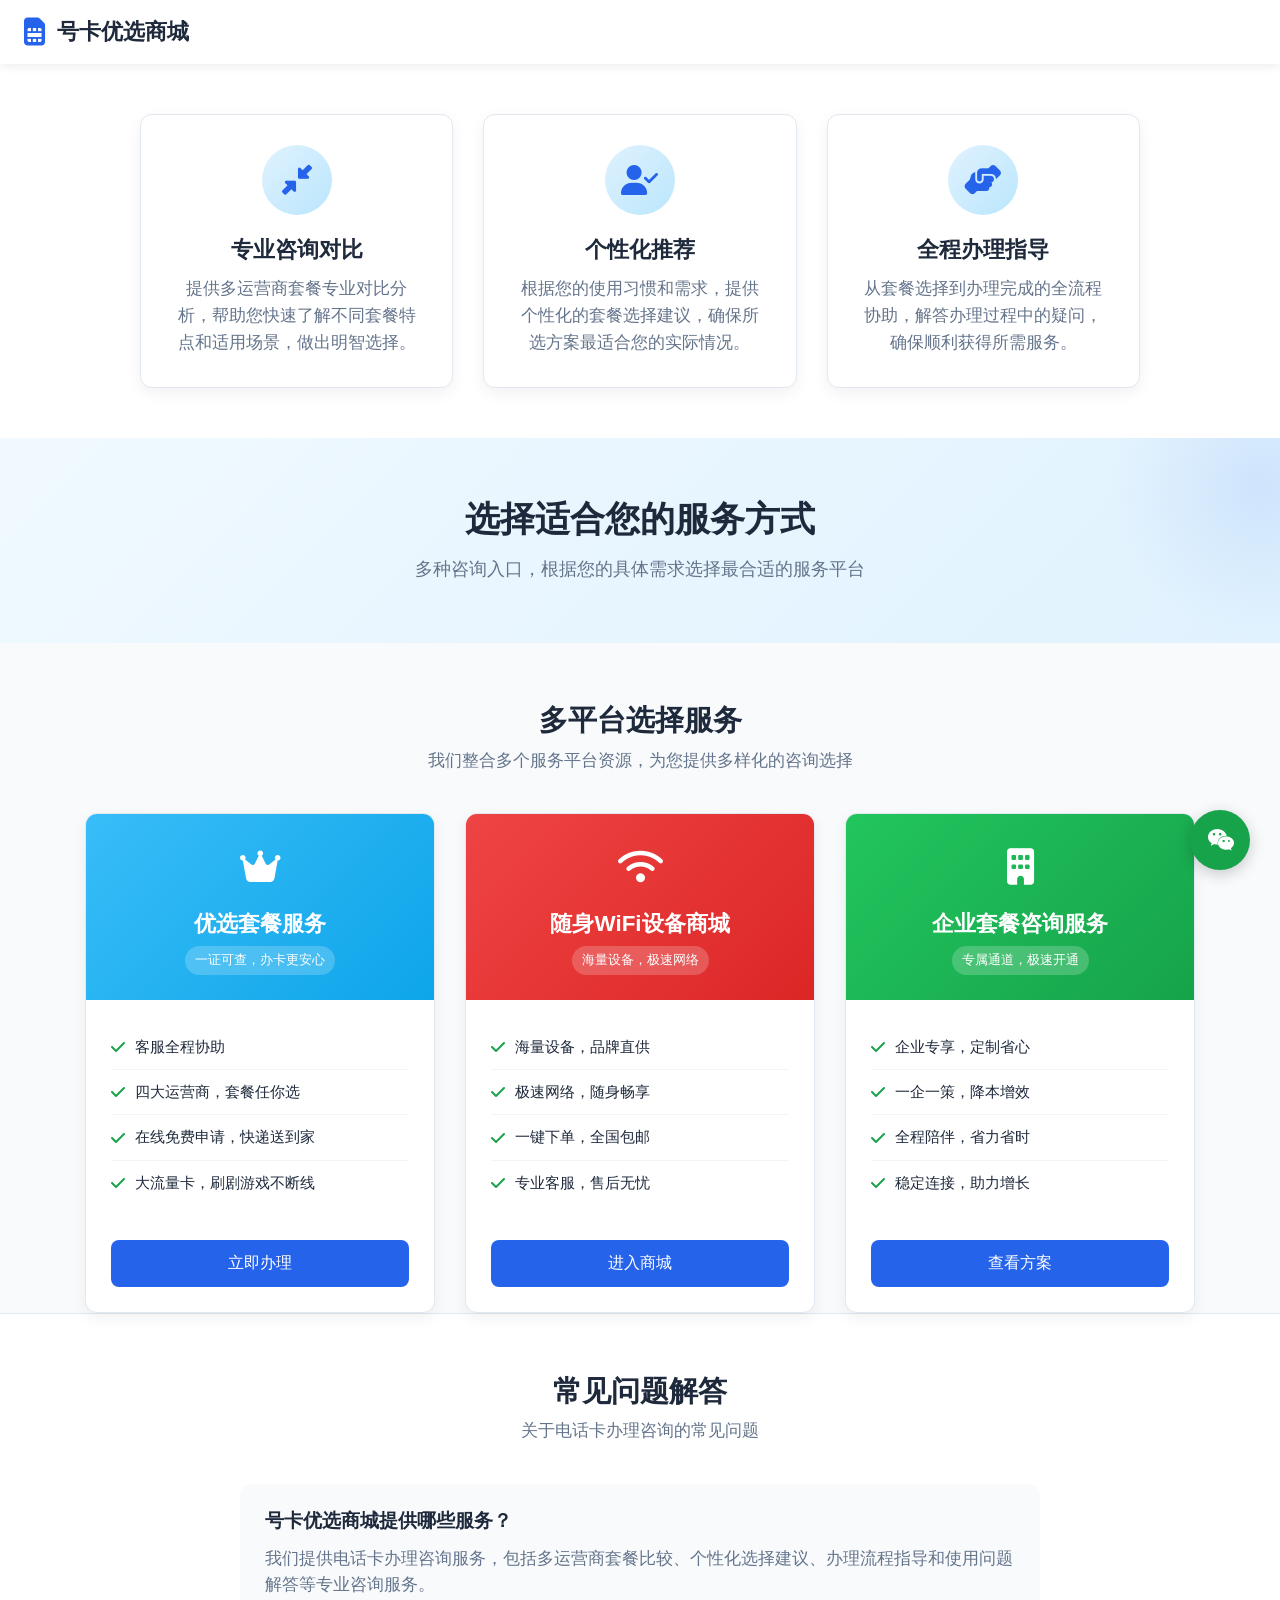
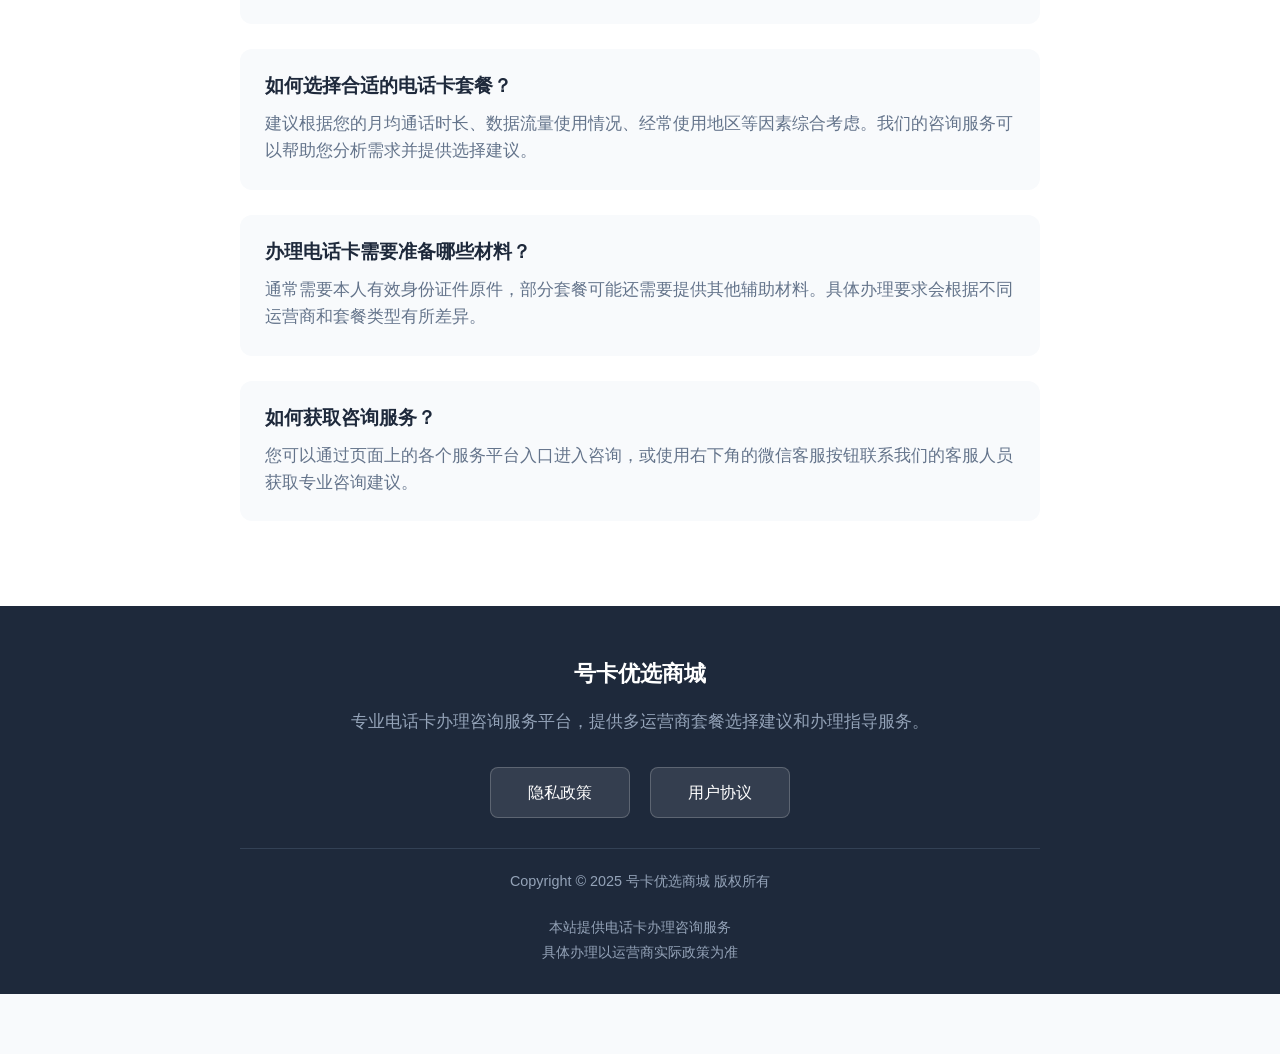
==== index.html @ 0a6df867 "第一次上传：桌面新建文件夹的全部内容" ====
<!DOCTYPE html>
<html lang="zh-CN">
<head>
    <meta charset="UTF-8">
    <meta name="viewport" content="width=device-width, initial-scale=1.0, maximum-scale=5.0, user-scalable=yes">
    <!-- SEO优化：合规Meta描述 -->
    <meta name="description" content="号卡优选商城 - 专业电话卡办理咨询服务平台，提供多运营商套餐选择建议、办理流程指导和个性化方案咨询，帮助用户选择合适的通信套餐。">
    <!-- SEO优化：合规关键词 -->
    <meta name="keywords" content="电话卡办理咨询,流量卡选择建议,手机套餐比较,运营商套餐分析,通信服务咨询,号卡优选商城">
    <!-- SEO优化：作者信息 -->
    <meta name="author" content="号卡优选商城">
    <!-- SEO优化：合规页面标题 -->
    <title>号卡优选商城 | 专业电话卡办理咨询服务 - 多运营商套餐选择建议平台</title>
    
    <!-- 性能优化：DNS预连接 -->
    <link rel="dns-prefetch" href="//cdnjs.cloudflare.com">
    <link rel="dns-prefetch" href="//hm.baidu.com">
    <!-- 性能优化：预加载关键资源 -->
    <link rel="preload" href="https://cdnjs.cloudflare.com/ajax/libs/font-awesome/6.4.0/css/all.min.css" as="style" crossorigin="anonymous">
    <link rel="preload" href="css/style.css" as="style">
    
    <!-- 外部CSS文件 -->
    <link rel="stylesheet" href="https://cdnjs.cloudflare.com/ajax/libs/font-awesome/6.4.0/css/all.min.css" 
          integrity="sha512-iecdLmaskl7CVkqkXNQ/ZH/XLlvWZOJyj7Yy7tcenmpD1ypASozpmT/E0iPtmFIB46ZmdtAc9eNBvH0H/ZpiBw==" 
          crossorigin="anonymous" referrerpolicy="no-referrer">
    <link rel="stylesheet" href="css/style.css">
    
    <!-- SEO优化：合规结构化数据 -->
    <script type="application/ld+json">
    {
        "@context": "https://schema.org",
        "@type": "Service",
        "name": "号卡优选商城",
        "description": "专业电话卡办理咨询服务，多运营商套餐比较和选择建议",
        "url": "https://haoka.quanxin365.top",
        "provider": {
            "@type": "Organization",
            "name": "号卡优选商城",
            "url": "https://haoka.quanxin365.top"
        },
        "areaServed": {
            "@type": "Country",
            "name": "中国"
        },
        "serviceType": "电信服务咨询",
        "availableChannel": {
            "@type": "ServiceChannel",
            "serviceUrl": "https://haoka.quanxin365.top"
        },
        "offers": {
            "@type": "Offer",
            "description": "电话卡办理咨询服务"
        }
    }
    </script>
    
    <!-- FAQ结构化数据 -->
    <script type="application/ld+json">
    {
        "@context": "https://schema.org",
        "@type": "FAQPage",
        "mainEntity": [
            {
                "@type": "Question",
                "name": "号卡优选商城提供哪些服务？",
                "acceptedAnswer": {
                    "@type": "Answer",
                    "text": "我们提供电话卡办理咨询服务，包括多运营商套餐比较、个性化选择建议、办理流程指导和使用问题解答等专业咨询服务。"
                }
            },
            {
                "@type": "Question",
                "name": "如何选择合适的电话卡套餐？",
                "acceptedAnswer": {
                    "@type": "Answer",
                    "text": "建议根据您的月均通话时长、数据流量使用情况、经常使用地区等因素综合考虑。我们的咨询服务可以帮助您分析需求并提供选择建议。"
                }
            },
            {
                "@type": "Question",
                "name": "办理电话卡需要准备哪些材料？",
                "acceptedAnswer": {
                    "@type": "Answer",
                    "text": "通常需要本人有效身份证件原件，部分套餐可能还需要提供其他辅助材料。具体办理要求会根据不同运营商和套餐类型有所差异。"
                }
            },
            {
                "@type": "Question",
                "name": "如何获取咨询服务？",
                "acceptedAnswer": {
                    "@type": "Answer",
                    "text": "您可以通过页面上的各个服务平台入口进入咨询，或使用右下角的微信客服按钮联系我们的客服人员获取专业咨询建议。"
                }
            }
        ]
    }
    </script>
</head>
<body>
    <!-- 结构化数据 -->
    <script type="application/ld+json">
    {
        "@context": "https://schema.org",
        "@type": "WebSite",
        "name": "号卡优选商城",
        "description": "专业电话卡办理咨询服务，多运营商套餐选择建议",
        "url": "https://haoka.quanxin365.top",
        "potentialAction": {
            "@type": "SearchAction",
            "target": "https://haoka.quanxin365.top/search?q={search_term_string}",
            "query-input": "required name=search_term_string"
        }
    }
    </script>

    <!-- 头部 -->
    <header role="banner">
        <div class="container">
            <div class="header-content">
                <div class="logo">
                    <i class="fas fa-sim-card" aria-hidden="true"></i>
                    <h1>号卡优选商城</h1>
                </div>
            </div>
        </div>
    </header>

    <!-- 核心价值卡片区域 -->
    <section class="value-cards" aria-labelledby="value-cards-heading">
        <div class="container">
            <h2 id="value-cards-heading" class="sr-only">我们的核心价值</h2>
            <div class="value-cards-grid">
                <div class="value-card">
                    <div class="value-icon" aria-hidden="true">
                        <i class="fas fa-compress-alt"></i>
                    </div>
                    <h3>专业咨询对比</h3>
                    <p>提供多运营商套餐专业对比分析，帮助您快速了解不同套餐特点和适用场景，做出明智选择。</p>
                </div>
                
                <div class="value-card">
                    <div class="value-icon" aria-hidden="true">
                        <i class="fas fa-user-check"></i>
                    </div>
                    <h3>个性化推荐</h3>
                    <p>根据您的使用习惯和需求，提供个性化的套餐选择建议，确保所选方案最适合您的实际情况。</p>
                </div>
                
                <div class="value-card">
                    <div class="value-icon" aria-hidden="true">
                        <i class="fas fa-hands-helping"></i>
                    </div>
                    <h3>全程办理指导</h3>
                    <p>从套餐选择到办理完成的全流程协助，解答办理过程中的疑问，确保顺利获得所需服务。</p>
                </div>
            </div>
        </div>
    </section>

    <!-- 英雄区域 -->
    <section class="hero" aria-labelledby="hero-heading">
        <div class="container">
            <h2 id="hero-heading" class="fade-in">选择适合您的服务方式</h2>
            <p class="fade-in">多种咨询入口，根据您的具体需求选择最合适的服务平台</p>
        </div>
    </section>

    <!-- 平台选择区域 -->
    <main class="platforms-section" aria-labelledby="platforms-heading">
        <div class="container">
            <div class="section-title">
                <h2 id="platforms-heading" class="fade-in">多平台选择服务</h2>
                <p class="fade-in">我们整合多个服务平台资源，为您提供多样化的咨询选择</p>
            </div>
            
            <div class="platforms-grid" id="platformsContainer" role="region" aria-label="服务平台列表">
                <!-- 内容由JavaScript动态加载 -->
            </div>
        </div>
    </section>

    <!-- FAQ常见问题 -->
    <section class="faq-section" aria-labelledby="faq-heading">
        <div class="container">
            <div class="section-title">
                <h2 id="faq-heading">常见问题解答</h2>
                <p>关于电话卡办理咨询的常见问题</p>
            </div>
            
            <div class="faq-container">
                <div class="faq-item">
                    <h3>号卡优选商城提供哪些服务？</h3>
                    <p>我们提供电话卡办理咨询服务，包括多运营商套餐比较、个性化选择建议、办理流程指导和使用问题解答等专业咨询服务。</p>
                </div>
                
                <div class="faq-item">
                    <h3>如何选择合适的电话卡套餐？</h3>
                    <p>建议根据您的月均通话时长、数据流量使用情况、经常使用地区等因素综合考虑。我们的咨询服务可以帮助您分析需求并提供选择建议。</p>
                </div>
                
                <div class="faq-item">
                    <h3>办理电话卡需要准备哪些材料？</h3>
                    <p>通常需要本人有效身份证件原件，部分套餐可能还需要提供其他辅助材料。具体办理要求会根据不同运营商和套餐类型有所差异。</p>
                </div>
                
                <div class="faq-item">
                    <h3>如何获取咨询服务？</h3>
                    <p>您可以通过页面上的各个服务平台入口进入咨询，或使用右下角的微信客服按钮联系我们的客服人员获取专业咨询建议。</p>
                </div>
            </div>
        </div>
    </section>

    <!-- 客服浮动按钮 -->
    <div class="wechat-float" role="complementary" aria-label="微信客服">
        <button class="wechat-btn" id="wechatFloat" aria-label="联系微信客服">
            <i class="fab fa-weixin" aria-hidden="true"></i>
            <span class="sr-only">微信客服</span>
        </button>
    </div>

    <!-- 页脚 -->
    <footer role="contentinfo">
        <div class="container">
            <div class="footer-content">
                <div class="footer-section">
                    <h3>号卡优选商城</h3>
                    <p>专业电话卡办理咨询服务平台，提供多运营商套餐选择建议和办理指导服务。</p>
                </div>
                
                <div class="policy-buttons">
                    <a href="#" class="policy-btn" id="privacyBtn" aria-label="查看隐私政策">隐私政策</a>
                    <a href="#" class="policy-btn" id="agreementBtn" aria-label="查看用户协议">用户协议</a>
                </div>
                
                <div class="copyright">
                    <p>Copyright &copy; 2025 号卡优选商城 版权所有</p>
                </div>
                
                <div class="disclaimer">
                    <p>本站提供电话卡办理咨询服务</p>
                    <p>具体办理以运营商实际政策为准</p>
                </div>
            </div>
        </div>
    </footer>

    <!-- 微信客服模态框 -->
    <div class="modal" id="wechatModal" aria-hidden="true" aria-labelledby="wechatModalTitle" aria-modal="false" role="dialog">
        <div class="modal-content">
            <h3 id="wechatModalTitle">联系客服</h3>
            
            <!-- 微信号展示 -->
            <div class="wechat-id-display">
                <span class="wechat-id-label">微信号：</span>
                <div class="wechat-id" id="displayWechatId">1002473305</div>
                <div class="copy-status" id="copyStatus"></div>
            </div>
            
            <!-- 二维码区域 -->
            <div class="qrcode-section">
                <div class="qrcode-container">
                    <img src="images/wechat-qrcode.jpg" 
                         alt="客服微信二维码" 
                         class="qrcode-image"
                         id="wechatQrcode"
                         onerror="this.onerror=null; this.src=''; this.style.display='none'; document.getElementById('qrcodeFallback').style.display='block';">
                    <div class="qrcode-fallback" id="qrcodeFallback" style="display: none;">
                        <p>二维码加载失败，请手动复制微信号添加</p>
                    </div>
                </div>
                <p class="qrcode-tip">📱 长按保存二维码或扫码添加</p>
            </div>
            
            <!-- 核心操作按钮 -->
            <div class="action-buttons">
                <button class="modal-btn modal-btn-primary" id="copyWechatBtn" aria-label="复制微信号">
                    <i class="fas fa-copy"></i> 复制微信号
                </button>
                <button class="modal-btn modal-btn-success" id="openWechatBtn" aria-label="打开微信">
                    <i class="fab fa-weixin"></i> 打开微信
                </button>
                <button class="modal-btn modal-btn-secondary" id="closeWechatModal" aria-label="关闭对话框">
                    <i class="fas fa-times"></i> 关闭
                </button>
            </div>
            
            <!-- 智能指引区域 -->
            <div class="smart-guidance">
                <div class="guidance-header">
                    <h4><i class="fas fa-lightbulb"></i> 智能添加指引</h4>
                    <button class="toggle-guidance" id="toggleGuidance" aria-label="切换指引显示">
                        <i class="fas fa-chevron-down"></i>
                    </button>
                </div>
                
                <div class="guidance-content" id="guidanceContent">
                    <!-- 环境智能提示 -->
                    <div class="environment-hint" id="environmentHint"></div>
                    
                    <!-- 核心步骤 -->
                    <div class="core-steps">
                        <h5>✅ 三步完成添加：</h5>
                        <ol class="steps-list">
                            <li>点击上方 <strong>"复制微信号"</strong></li>
                            <li>点击上方 <strong>"打开微信"</strong></li>
                            <li>在微信中 <strong>"搜索添加"</strong></li>
                        </ol>
                    </div>
                    
                    <!-- 详细指引 -->
                    <div class="detailed-guidance">
                        <div class="guidance-tab" id="guidanceTab">
                            <button class="tab-btn active" data-tab="common">通用步骤</button>
                            <button class="tab-btn" data-tab="wechat">微信内用户</button>
                            <button class="tab-btn" data-tab="ios">iPhone用户</button>
                            <button class="tab-btn" data-tab="android">安卓用户</button>
                        </div>
                        
                        <div class="tab-content active" id="commonTab">
                            <p>1. 点击"复制微信号"按钮</p>
                            <p>2. 点击"打开微信"按钮（将尝试唤醒微信）</p>
                            <p>3. 在微信中点击右上角"+" → "添加朋友"</p>
                            <p>4. 粘贴微信号搜索并添加</p>
                        </div>
                        
                        <div class="tab-content" id="wechatTab">
                            <p>✅ 您已在微信内，操作最简便：</p>
                            <p>1. 长按上方二维码识别添加</p>
                            <p>2. 或复制微信号直接搜索添加</p>
                        </div>
                        
                        <div class="tab-content" id="iosTab">
                            <p>📱 iPhone用户：</p>
                            <p>1. 复制微信号后点击"打开微信"</p>
                            <p>2. 系统会自动跳转到微信应用</p>
                            <p>3. 在微信中搜索添加即可</p>
                        </div>
                        
                        <div class="tab-content" id="androidTab">
                            <p>📱 安卓用户：</p>
                            <p>1. 复制微信号后点击"打开微信"</p>
                            <p>2. 等待1-2秒检测是否跳转成功</p>
                            <p>3. 如未自动跳转，请手动打开微信</p>
                        </div>
                    </div>
                </div>
            </div>
            
            <!-- 提示信息 -->
            <div class="tips-section">
                <div class="tip-item">
                    <i class="fas fa-clock"></i>
                    <span>客服在线：9:00-21:00</span>
                </div>
                <div class="tip-item">
                    <i class="fas fa-user-check"></i>
                    <span>添加请备注"号卡咨询"</span>
                </div>
            </div>
        </div>
    </div>

    <!-- 隐私政策模态框 -->
    <div class="modal" id="privacyModal" aria-hidden="true" aria-labelledby="privacyModalTitle" aria-modal="false" role="dialog">
        <div class="modal-content">
            <h3 id="privacyModalTitle">隐私政策</h3>
            
            <h4>1. 信息收集范围</h4>
            <p>当您使用我们的咨询服务时，我们可能会收集以下信息：</p>
            <ul>
                <li>您需主动提供办理需求（如套餐需求等）</li>
                <li>咨询过程中提供的套餐偏好信息（包括月租、归属地等）</li>
            </ul>
            
            <h4>2. 信息使用方式</h4>
            <p>我们仅将收集的信息用于以下目的：</p>
            <ul>
                <li>为您提供电话卡办理咨询服务</li>
                <li>优化网站功能和用户自身体验</li>
            </ul>
            
            <h4>3. 信息保护</h4>
            <p>我们采取合理的技术和管理措施保护您的个人信息安全，防止未经授权的访问、使用或泄露。</p>
            
            <h4>4. 用户权利</h4>
            <p>您有权随时要求查看、修改或删除我们持有的您的个人信息。如需行使这些权利，请通过客服微信联系我们。</p>
            
            <h4>5. 政策更新</h4>
            <p>我们可能会不时更新本隐私政策。更新后的政策将在本页面公布，请定期查看。</p>
            
            <div class="modal-buttons">
                <button class="modal-btn modal-btn-primary" id="closePrivacyModal" aria-label="同意并关闭隐私政策">我同意</button>
            </div>
        </div>
    </div>

    <!-- 用户协议模态框 -->
    <div class="modal" id="agreementModal" aria-hidden="true" aria-labelledby="agreementModalTitle" aria-modal="false" role="dialog">
        <div class="modal-content">
            <h3 id="agreementModalTitle">用户协议</h3>
            
            <h4>1. 服务说明</h4>
            <p>号卡优选商城是一家专业的电话卡办理咨询服务平台。我们提供多运营商套餐比较、选择建议和办理指导等咨询服务，不直接销售电话卡产品。</p>
            
            <h4>2. 服务内容</h4>
            <p>我们的服务包括：</p>
            <ul>
                <li>个性化套餐选择建议</li>
                <li>办理流程指导和协助</li>
                <li>使用过程中的问题解答</li>
                <li>多运营商套餐信息咨询和对比</li>
            </ul>
            
            <h4>3. 用户义务</h4>
            <p>在使用我们的服务时，您同意：</p>
            <ul>
                <li>提供真实、准确的咨询信息</li>
                <li>遵守相关法律法规和平台使用规范</li>
                <li>不利用我们的服务从事任何违法活动</li>
            </ul>
            
            <h4>4. 免责声明</h4>
            <p>我们提供的是咨询服务，具体办理结果受运营商政策、地区限制等因素影响。我们不对运营商的最终审批结果承担保证责任。</p>
            
            <h4>5. 服务变更</h4>
            <p>我们保留随时修改、暂停或终止部分或全部服务的权利，恕不另行通知。</p>
            
            <div class="modal-buttons">
                <button class="modal-btn modal-btn-primary" id="closeAgreementModal" aria-label="同意并关闭用户协议">我同意</button>
            </div>
        </div>
    </div>

    <!-- 外部JavaScript文件 -->
    <script src="js/main.js" defer></script>
    
    <!-- 百度统计代码 -->
    <script>
        var _hmt = _hmt || [];
        (function() {
            var hm = document.createElement("script");
            hm.src = "https://hm.baidu.com/hm.js?afa89d5bacf2e6dea9cc04e75dc93ec2";
            var s = document.getElementsByTagName("script")[0]; 
            s.parentNode.insertBefore(hm, s);
        })();
    </script>
    
    <!-- 加载状态提示（无JavaScript时显示） -->
    <noscript>
        <style>
            .platforms-grid::before {
                content: "请启用JavaScript以正常显示服务列表";
                display: block;
                text-align: center;
                padding: 40px;
                background: #f8f9fa;
                border-radius: 8px;
                color: #666;
                margin: 20px 0;
            }
            
            .wechat-float {
                display: none;
            }
        </style>
    </noscript>
</body>
</html>
---- css/style.css ----
/* ==================== 全局样式 ==================== */
* {
    margin: 0;
    padding: 0;
    box-sizing: border-box;
    font-family: 'Segoe UI', 'Microsoft YaHei', sans-serif;
}

:root {
    --primary: #2563eb;
    --primary-dark: #1d4ed8;
    --secondary: #475569;
    --accent: #dc2626;
    --light: #f8fafc;
    --dark: #1e293b;
    --gray: #64748b;
    --success: #16a34a;
    --success-dark: #15803d;
    --border: #e2e8f0;
    --tech-blue: #0ea5e9;
    --tech-purple: #8b5cf6;
    --radius: 12px;
    --shadow: 0 5px 15px rgba(0, 0, 0, 0.06);
    --shadow-hover: 0 15px 30px rgba(0, 0, 0, 0.1);
    --warning: #f59e0b;
    /* 卡片颜色变量 - 按照顺序1,2,3 */
    --type1-blue: #38bdf8;      /* 天空蓝 - type-1 */
    --type1-blue-dark: #0ea5e9;
    --type2-red: #ef4444;       /* 红色 - type-2 (WiFi设备) */
    --type2-red-dark: #dc2626;
    --type3-green: #22c55e;     /* 绿色 - type-3 (企业服务) */
    --type3-green-dark: #16a34a;
}

html {
    font-size: 16px;
    scroll-behavior: smooth;
}

body {
    background-color: #f8fafc;
    color: var(--dark);
    line-height: 1.6;
    overflow-x: hidden;
    min-height: 100vh;
    display: flex;
    flex-direction: column;
}

.container {
    width: 100%;
    max-width: 1400px;
    margin: 0 auto;
    padding: 0 clamp(16px, 3vw, 24px);
}

/* ==================== 骨架屏样式 ==================== */
.skeleton {
    background: linear-gradient(90deg, #f0f0f0 25%, #e0e0e0 50%, #f0f0f0 75%);
    background-size: 200% 100%;
    animation: loading 1.5s ease-in-out infinite;
    border-radius: 8px;
}

@keyframes loading {
    0% { background-position: 200% 0; }
    100% { background-position: -200% 0; }
}

.skeleton-header {
    height: 120px;
    margin-bottom: 15px;
}

.skeleton-text {
    height: 16px;
    margin-bottom: 10px;
}

.skeleton-text.short {
    width: 60%;
}

.skeleton-button {
    height: 44px;
    margin-top: 10px;
}

/* ==================== 头部样式 ==================== */
header {
    background: white;
    padding: clamp(12px, 2vw, 18px) 0;
    box-shadow: 0 2px 10px rgba(0, 0, 0, 0.08);
    position: sticky;
    top: 0;
    z-index: 100;
    width: 100%;
}

.header-content {
    display: flex;
    justify-content: space-between;
    align-items: center;
    flex-wrap: wrap;
    gap: 16px;
}

.logo {
    display: flex;
    align-items: center;
    gap: 12px;
    flex-shrink: 0;
}

.logo i {
    font-size: clamp(24px, 2.5vw, 28px);
    color: var(--primary);
}

.logo h1 {
    font-size: clamp(18px, 2vw, 22px);
    font-weight: 600;
    color: var(--dark);
    line-height: 1.2;
}

.header-right {
    display: flex;
    align-items: center;
    flex-shrink: 0;
}

/* ==================== 核心价值卡片区域 ==================== */
.value-cards {
    padding: clamp(30px, 6vw, 50px) 0;
    background: white;
}

.value-cards-grid {
    display: grid;
    grid-template-columns: repeat(auto-fit, minmax(min(100%, 300px), 1fr));
    gap: clamp(20px, 3vw, 30px);
    max-width: 1000px;
    margin: 0 auto;
}

.value-card {
    background: white;
    border-radius: var(--radius);
    padding: clamp(24px, 3vw, 30px);
    text-align: center;
    border: 1px solid var(--border);
    transition: all 0.3s ease;
    box-shadow: var(--shadow);
    display: flex;
    flex-direction: column;
    align-items: center;
}

.value-card:hover {
    transform: translateY(-5px);
    box-shadow: var(--shadow-hover);
}

.value-card:active {
    transform: translateY(-2px);
}

.value-icon {
    width: 70px;
    height: 70px;
    background: linear-gradient(135deg, #e0f2fe, #bae6fd);
    border-radius: 50%;
    display: flex;
    align-items: center;
    justify-content: center;
    margin-bottom: 20px;
}

.value-icon i {
    font-size: 30px;
    color: var(--primary);
}

.value-card h3 {
    font-size: clamp(1.2rem, 1.8vw, 1.4rem);
    color: var(--dark);
    margin-bottom: 12px;
    font-weight: 600;
    line-height: 1.3;
}

.value-card p {
    color: var(--gray);
    font-size: clamp(0.95rem, 1.5vw, 1.05rem);
    line-height: 1.6;
}

/* ==================== 英雄区域 ==================== */
.hero {
    padding: clamp(40px, 8vw, 60px) 0;
    text-align: center;
    background: linear-gradient(135deg, #f0f9ff, #e0f2fe);
    position: relative;
    overflow: hidden;
}

.hero::before {
    content: '';
    position: absolute;
    top: -50%;
    right: -10%;
    width: min(300px, 40vw);
    height: min(300px, 40vw);
    background: radial-gradient(circle, rgba(37, 99, 235, 0.1) 0%, rgba(37, 99, 235, 0) 70%);
    border-radius: 50%;
}

.hero h2 {
    font-size: clamp(1.8rem, 4vw, 2.2rem);
    margin-bottom: clamp(12px, 2vw, 15px);
    color: var(--dark);
    font-weight: 700;
    line-height: 1.2;
}

.hero p {
    font-size: clamp(1rem, 2vw, 1.1rem);
    color: var(--gray);
    max-width: min(700px, 90vw);
    margin: 0 auto;
    line-height: 1.6;
}

/* ==================== 平台选择区域 ==================== */
.platforms-section {
    padding: clamp(40px, 8vw, 60px) 0;
    position: relative;
}

.section-title {
    text-align: center;
    margin-bottom: clamp(30px, 6vw, 40px);
}

.section-title h2 {
    font-size: clamp(1.6rem, 3vw, 1.8rem);
    color: var(--dark);
    margin-bottom: clamp(8px, 1.5vw, 10px);
    font-weight: 700;
    line-height: 1.2;
}

.section-title p {
    color: var(--gray);
    font-size: clamp(1rem, 1.8vw, 1.05rem);
    max-width: min(700px, 90vw);
    margin: 0 auto;
    line-height: 1.5;
}

/* 关键修改：自适应居中的平台网格布局 */
.platforms-grid {
    display: grid;
    justify-content: center;  /* 网格整体水平居中 */
    justify-items: center;    /* 每个卡片内容居中 */
    gap: clamp(20px, 3vw, 30px);
    min-height: 500px;
    position: relative;
}

/* 桌面端：3个卡片并排居中 */
@media (min-width: 1024px) {
    .platforms-grid {
        grid-template-columns: repeat(3, minmax(320px, 350px)); /* 固定宽度3列 */
        max-width: 1200px;
        margin: 0 auto;
    }
}

/* 平板端（大平板）：3个卡片并排，但稍微小一点 */
@media (min-width: 768px) and (max-width: 1023px) {
    .platforms-grid {
        grid-template-columns: repeat(3, minmax(280px, 320px));
        max-width: 1100px;
        margin: 0 auto;
    }
}

/* 平板端（小平板）：2个卡片并排居中 */
@media (min-width: 640px) and (max-width: 767px) {
    .platforms-grid {
        grid-template-columns: repeat(2, minmax(280px, 320px));
        max-width: 700px;
        margin: 0 auto;
    }
}

/* 手机端：1个卡片居中 */
@media (max-width: 639px) {
    .platforms-grid {
        grid-template-columns: 1fr;
        max-width: 350px;
        margin: 0 auto;
    }
}

.platform-card {
    background: white;
    border-radius: var(--radius);
    overflow: hidden;
    box-shadow: var(--shadow);
    transition: all 0.3s ease;
    border: 1px solid var(--border);
    display: flex;
    flex-direction: column;
    height: 100%;
    width: 100%;
    max-width: 350px; /* 限制卡片最大宽度 */
    opacity: 0;
    transform: translateY(20px);
}

.platform-card.loaded {
    opacity: 1;
    transform: translateY(0);
    transition: transform 0.3s ease, box-shadow 0.3s ease, opacity 0.3s ease;
}

.platform-card:hover {
    transform: translateY(-8px) scale(1.02);
    box-shadow: var(--shadow-hover);
}

.platform-card:active {
    transform: translateY(-4px) scale(1.01);
}

.platform-header {
    padding: clamp(20px, 3vw, 25px);
    color: white;
    text-align: center;
}

/* ==================== 关键修复：卡片颜色对应type-1,2,3 ==================== */

/* type-1: 天空蓝 - 优选套餐服务 */
.platform-header.type-1 {
    background: linear-gradient(135deg, var(--type1-blue), var(--type1-blue-dark));
}

/* type-2: 红色 - 随身WiFi设备商城 */
.platform-header.type-2 {
    background: linear-gradient(135deg, var(--type2-red), var(--type2-red-dark));
}

/* type-3: 绿色 - 企业套餐咨询服务 */
.platform-header.type-3 {
    background: linear-gradient(135deg, var(--type3-green), var(--type3-green-dark));
}

/* 删除所有其他type样式 - 只保留上面三个 */

.platform-icon {
    font-size: clamp(32px, 4vw, 36px);
    margin-bottom: clamp(12px, 2vw, 15px);
}

.platform-header h3 {
    font-size: clamp(1.3rem, 2vw, 1.4rem);
    font-weight: 600;
    line-height: 1.2;
    margin-bottom: 4px;
}

.platform-tag {
    display: inline-block;
    background: rgba(255, 255, 255, 0.2);
    padding: 4px 10px;
    border-radius: 20px;
    font-size: 0.8rem;
    margin-top: 4px;
}

.platform-body {
    padding: clamp(20px, 3vw, 25px);
    flex-grow: 1;
    display: flex;
    flex-direction: column;
}

.platform-features {
    list-style: none;
    margin-bottom: clamp(20px, 3vw, 25px);
    flex-grow: 1;
}

.platform-features li {
    padding: clamp(8px, 1.5vw, 10px) 0;
    display: flex;
    align-items: center;
    border-bottom: 1px solid #f1f5f9;
    font-size: clamp(0.9rem, 1.5vw, 0.95rem);
}

.platform-features li:last-child {
    border-bottom: none;
}

.platform-features i {
    color: var(--success);
    margin-right: 10px;
    font-size: clamp(14px, 1.5vw, 16px);
    flex-shrink: 0;
}

.platform-button {
    display: block;
    text-align: center;
    background: var(--primary);
    color: white;
    padding: clamp(10px, 2vw, 12px);
    border-radius: 8px;
    text-decoration: none;
    font-weight: 500;
    transition: all 0.3s ease;
    border: none;
    cursor: pointer;
    font-size: clamp(0.95rem, 1.5vw, 1rem);
    min-height: 44px;
    height: auto;
    display: inline-flex;
    align-items: center;
    justify-content: center;
    position: relative;
    overflow: hidden;
    text-align: center;
    line-height: 1.4;
    padding: 12px 24px;
}

.platform-button:hover {
    background: var(--primary-dark);
}

.platform-button:active {
    transform: translateY(1px);
}

.platform-button:focus-visible {
    outline: 2px solid var(--primary);
    outline-offset: 2px;
}

/* ==================== FAQ区域 ==================== */
.faq-section {
    background: white;
    padding: clamp(40px, 8vw, 60px) 0;
    border-top: 1px solid var(--border);
}

.faq-container {
    max-width: min(800px, 90vw);
    margin: 0 auto;
}

.faq-item {
    margin-bottom: clamp(20px, 3vw, 25px);
    background: var(--light);
    border-radius: var(--radius);
    padding: clamp(20px, 3vw, 25px);
    transition: all 0.3s ease;
}

.faq-item:hover {
    box-shadow: var(--shadow);
}

.faq-item h3 {
    font-size: clamp(1.1rem, 1.8vw, 1.2rem);
    color: var(--dark);
    margin-bottom: clamp(10px, 2vw, 12px);
    font-weight: 600;
    line-height: 1.3;
}

.faq-item p {
    color: var(--gray);
    line-height: 1.6;
    font-size: clamp(0.95rem, 1.5vw, 1.05rem);
}

/* ==================== 客服浮动按钮 ==================== */
.wechat-float {
    position: fixed;
    bottom: clamp(20px, 4vw, 30px);
    right: clamp(20px, 4vw, 30px);
    z-index: 1000;
}

.wechat-btn {
    width: clamp(56px, 6vw, 60px);
    height: clamp(56px, 6vw, 60px);
    background: var(--success);
    color: white;
    border-radius: 50%;
    display: flex;
    align-items: center;
    justify-content: center;
    font-size: clamp(22px, 2.5vw, 24px);
    box-shadow: 0 4px 15px rgba(0, 0, 0, 0.2);
    cursor: pointer;
    transition: all 0.3s ease;
    border: none;
    min-height: 44px;
    position: relative;
    overflow: hidden;
    min-width: 56px;
    min-height: 56px;
    touch-action: manipulation;
}

.wechat-btn:hover {
    transform: scale(1.1);
    background: var(--success-dark);
}

.wechat-btn:active {
    transform: scale(0.95);
}

/* ==================== 页脚 ==================== */
footer {
    background: var(--dark);
    color: white;
    padding: clamp(40px, 6vw, 50px) 0 clamp(20px, 4vw, 30px);
    text-align: center;
    margin-top: auto;
    width: 100%;
}

.footer-content {
    max-width: 800px;
    margin: 0 auto;
}

.footer-section {
    margin-bottom: clamp(20px, 4vw, 30px);
}

.footer-section h3 {
    font-size: clamp(1.2rem, 2vw, 1.4rem);
    margin-bottom: clamp(12px, 2vw, 16px);
    font-weight: 600;
    color: white;
}

.footer-section p {
    color: #94a3b8;
    line-height: 1.7;
    font-size: clamp(0.95rem, 1.5vw, 1.05rem);
    margin-bottom: clamp(12px, 2vw, 16px);
}

.policy-buttons {
    display: flex;
    justify-content: center;
    gap: 20px;
    margin: 25px 0;
    flex-wrap: wrap;
}

.policy-btn {
    background: rgba(255, 255, 255, 0.1);
    color: white;
    border: 1px solid rgba(255, 255, 255, 0.2);
    padding: 12px 24px;
    border-radius: 8px;
    text-decoration: none;
    font-weight: 500;
    transition: all 0.3s ease;
    min-width: 140px;
    text-align: center;
    display: inline-block;
}

.policy-btn:hover {
    background: rgba(255, 255, 255, 0.2);
    transform: translateY(-2px);
}

.policy-btn:active {
    transform: translateY(0);
}

.copyright {
    font-size: clamp(0.85rem, 1.5vw, 0.9rem);
    color: #94a3b8;
    padding-top: clamp(15px, 3vw, 20px);
    margin-top: clamp(20px, 4vw, 30px);
    line-height: 1.8;
    border-top: 1px solid #334155;
}

.copyright p {
    margin-bottom: 12px;
}

.copyright p:last-child {
    margin-bottom: 0;
}

.disclaimer {
    color: #94a3b8;
    font-size: clamp(0.85rem, 1.5vw, 0.9rem);
    line-height: 1.7;
    max-width: 600px;
    margin: 20px auto 0;
}

/* ==================== 响应式设计 ==================== */

/* 超大屏幕 (1440px+) */
@media (min-width: 1440px) {
    .container {
        max-width: 1400px;
    }
    
    .hero h2 {
        font-size: 2.5rem;
    }
}

/* 大屏幕 (1200px-1439px) */
@media (min-width: 1200px) and (max-width: 1439px) {
    .platforms-grid {
        grid-template-columns: repeat(3, minmax(320px, 350px));
    }
}

/* 中等屏幕 (1024px-1199px) */
@media (min-width: 1024px) and (max-width: 1199px) {
    .platforms-grid {
        grid-template-columns: repeat(3, minmax(300px, 330px));
        gap: 25px;
    }
    
    .container {
        padding: 0 20px;
    }
}

/* 平板竖屏 (768px-1023px) */
@media (min-width: 768px) and (max-width: 1023px) {
    .platforms-grid {
        grid-template-columns: repeat(3, minmax(280px, 320px));
        gap: 20px;
    }
    
    .header-content {
        flex-direction: row;
        justify-content: space-between;
    }
}

/* 大手机 (640px-767px) */
@media (min-width: 640px) and (max-width: 767px) {
    .platforms-grid {
        grid-template-columns: repeat(2, minmax(280px, 320px));
        gap: 20px;
    }
    
    .header-content {
        flex-direction: column;
        text-align: center;
    }
    
    .header-right {
        width: 100%;
        justify-content: center;
        margin-top: 10px;
    }
    
    .policy-buttons {
        gap: 15px;
    }
}

/* 小手机 (480px-639px) */
@media (min-width: 480px) and (max-width: 639px) {
    .platforms-grid {
        grid-template-columns: 1fr;
        max-width: 350px;
    }
    
    .hero h2 {
        font-size: 1.6rem;
    }
    
    .hero p {
        font-size: 1.05rem;
    }
    
    .section-title h2 {
        font-size: 1.5rem;
    }
}

/* 超小手机 (< 480px) */
@media (max-width: 479px) {
    .container {
        padding: 0 16px;
    }
    
    .platforms-grid {
        grid-template-columns: 1fr;
        gap: 16px;
        max-width: 320px;
    }
    
    .hero h2 {
        font-size: 1.5rem;
        line-height: 1.3;
    }
    
    .hero p {
        font-size: 1rem;
        line-height: 1.5;
    }
    
    .section-title h2 {
        font-size: 1.4rem;
    }
    
    .platform-header {
        padding: 18px 16px;
    }
    
    .platform-body {
        padding: 18px 16px;
    }
    
    .wechat-float {
        bottom: 16px;
        right: 16px;
    }
    
    .policy-buttons {
        flex-direction: column;
        align-items: center;
        gap: 10px;
    }
    
    .policy-btn {
        width: 100%;
        max-width: 280px;
    }
}

/* 超小屏幕 (< 375px) */
@media (max-width: 374px) {
    .hero h2 {
        font-size: 1.4rem;
    }
    
    .logo h1 {
        font-size: 1.1rem;
    }
    
    .platform-header h3 {
        font-size: 1.2rem;
    }
    
    .platform-features li {
        font-size: 0.9rem;
    }
    
    .value-card h3 {
        font-size: 1.2rem;
    }
    
    .value-card p {
        font-size: 0.9rem;
    }
}

/* ==================== 模态框样式 ==================== */
.modal {
    display: none;
    position: fixed;
    top: 0;
    left: 0;
    width: 100%;
    height: 100%;
    background-color: rgba(0, 0, 0, 0.5);
    z-index: 2000;
    align-items: center;
    justify-content: center;
    padding: 16px;
}

.modal-content {
    background: white;
    padding: clamp(20px, 4vw, 30px);
    border-radius: var(--radius);
    max-width: min(500px, 90vw);
    width: 100%;
    max-height: 80vh;
    overflow-y: auto;
    text-align: left;
    box-shadow: 0 10px 30px rgba(0, 0, 0, 0.2);
    animation: modalSlideIn 0.3s ease;
}

@keyframes modalSlideIn {
    from {
        opacity: 0;
        transform: translateY(-20px);
    }
    to {
        opacity: 1;
        transform: translateY(0);
    }
}

.modal h3 {
    margin-bottom: clamp(12px, 2vw, 15px);
    color: var(--dark);
    font-size: clamp(1.2rem, 2vw, 1.4rem);
    text-align: center;
}

.modal h4 {
    margin: 20px 0 10px;
    color: var(--dark);
    font-size: 1.1rem;
}

.modal p {
    margin-bottom: clamp(16px, 3vw, 20px);
    color: var(--gray);
    line-height: 1.6;
    font-size: clamp(0.95rem, 1.5vw, 1.05rem);
}

.modal ul {
    padding-left: 20px;
    margin-bottom: 20px;
    color: var(--gray);
}

.modal li {
    margin-bottom: 8px;
    line-height: 1.5;
}

/* 微信模态框专属样式 */
.wechat-id-display {
    margin: 20px 0;
    padding: 15px;
    background: linear-gradient(135deg, #f0f9ff, #e0f2fe);
    border-radius: var(--radius);
    border: 1px solid var(--border);
    text-align: center;
}

.wechat-id-label {
    font-weight: 600;
    color: var(--dark);
    display: block;
    margin-bottom: 8px;
    font-size: 1.1rem;
}

.wechat-id {
    font-size: clamp(1.2rem, 2.5vw, 1.4rem);
    font-weight: 600;
    color: var(--primary);
    background: white;
    padding: clamp(10px, 2vw, 12px);
    border-radius: 6px;
    margin: 10px 0;
    display: inline-block;
    word-break: break-all;
    text-align: center;
    width: 100%;
    border: 2px dashed var(--primary);
    position: relative;
    transition: all 0.3s ease;
}

.wechat-id.copied {
    border-color: var(--success);
    background: #f0fdf4;
    color: var(--success);
}

.copy-status {
    font-size: 0.9rem;
    color: var(--success);
    height: 20px;
    margin-top: 5px;
    transition: all 0.3s ease;
}

.copy-status::before {
    content: '✓';
    margin-right: 5px;
}

.qrcode-section {
    margin: 25px 0;
    text-align: center;
}

.qrcode-container {
    margin: 0 auto 15px;
    padding: 15px;
    background: white;
    border-radius: var(--radius);
    border: 1px solid var(--border);
    display: inline-block;
    max-width: 250px;
}

.qrcode-image {
    width: 200px;
    height: 200px;
    object-fit: contain;
    border-radius: 8px;
    background: #f8f9fa;
    padding: 10px;
    border: 1px solid #e9ecef;
}

.qrcode-fallback {
    padding: 20px;
    background: linear-gradient(135deg, #fef3c7, #fde68a);
    border-radius: 8px;
    color: #92400e;
    font-size: 0.95rem;
    border: 1px dashed #f59e0b;
    text-align: center;
}

.qrcode-tip {
    font-size: 0.9rem;
    color: var(--gray);
    margin-top: 10px;
}

.action-buttons {
    display: flex;
    gap: 10px;
    justify-content: center;
    margin: 25px 0;
    flex-wrap: wrap;
}

.modal-btn {
    padding: clamp(10px, 2vw, 12px) clamp(16px, 2.5vw, 20px);
    border-radius: 6px;
    border: none;
    cursor: pointer;
    font-weight: 500;
    transition: all 0.3s ease;
    min-height: 44px;
    height: auto;
    flex: 1;
    min-width: 120px;
    position: relative;
    overflow: hidden;
    display: inline-flex;
    align-items: center;
    justify-content: center;
    gap: 8px;
    font-size: clamp(0.95rem, 1.5vw, 1rem);
    text-align: center;
    line-height: 1.4;
}

.modal-btn i {
    font-size: 1.1em;
}

.modal-btn-primary {
    background: var(--primary);
    color: white;
}

.modal-btn-primary:hover {
    background: var(--primary-dark);
}

.modal-btn-success {
    background: var(--success);
    color: white;
}

.modal-btn-success:hover {
    background: var(--success-dark);
}

.modal-btn-secondary {
    background: #e2e8f0;
    color: var(--dark);
}

.modal-btn-secondary:hover {
    background: #cbd5e1;
}

.modal-btn:active {
    transform: translateY(1px);
}

.modal-btn:focus-visible {
    outline: 2px solid var(--primary);
    outline-offset: 2px;
}

.modal-btn.processing {
    background: #9ca3af;
    cursor: not-allowed;
}

.modal-btn.processing::after {
    content: '';
    display: inline-block;
    width: 12px;
    height: 12px;
    border: 2px solid rgba(255, 255, 255, 0.3);
    border-radius: 50%;
    border-top-color: white;
    animation: spin 1s linear infinite;
    margin-left: 8px;
}

@keyframes spin {
    to { transform: rotate(360deg); }
}

/* 智能指引区域 */
.smart-guidance {
    margin: 25px 0;
    background: #f8fafc;
    border-radius: var(--radius);
    border: 1px solid var(--border);
    overflow: hidden;
}

.guidance-header {
    display: flex;
    justify-content: space-between;
    align-items: center;
    padding: 15px 20px;
    background: #f1f5f9;
    border-bottom: 1px solid var(--border);
}

.guidance-header h4 {
    margin: 0;
    font-size: 1.1rem;
    color: var(--dark);
    display: flex;
    align-items: center;
    gap: 8px;
}

.guidance-header h4 i {
    color: var(--primary);
}

.toggle-guidance {
    background: none;
    border: none;
    color: var(--gray);
    cursor: pointer;
    font-size: 1.2rem;
    transition: transform 0.3s ease;
    padding: 5px;
}

.toggle-guidance:hover {
    color: var(--dark);
}

.toggle-guidance.active {
    transform: rotate(180deg);
}

.guidance-content {
    padding: 20px;
}

.environment-hint {
    background: #fef3c7;
    border: 1px solid #fde68a;
    color: #92400e;
    padding: 12px 16px;
    border-radius: 6px;
    margin-bottom: 20px;
    display: flex;
    align-items: center;
    gap: 10px;
    font-size: 0.95rem;
}

.environment-hint i {
    color: #f59e0b;
    font-size: 1.2em;
}

.core-steps {
    margin-bottom: 20px;
}

.core-steps h5 {
    margin: 0 0 15px 0;
    font-size: 1rem;
    color: var(--dark);
}

.steps-list {
    list-style: none;
    padding: 0;
    margin: 0;
}

.steps-list li {
    padding: 10px 0;
    border-bottom: 1px solid #f1f5f9;
    font-size: 0.95rem;
    color: var(--gray);
    display: flex;
    align-items: center;
}

.steps-list li:last-child {
    border-bottom: none;
}

.steps-list li::before {
    content: counter(step);
    counter-increment: step;
    background: var(--primary);
    color: white;
    width: 24px;
    height: 24px;
    border-radius: 50%;
    display: flex;
    align-items: center;
    justify-content: center;
    margin-right: 12px;
    font-size: 0.9rem;
    font-weight: 600;
}

.steps-list {
    counter-reset: step;
}

.detailed-guidance {
    margin-top: 20px;
    border-top: 1px solid var(--border);
    padding-top: 20px;
}

.guidance-tab {
    display: flex;
    gap: 5px;
    margin-bottom: 15px;
    flex-wrap: wrap;
}

.tab-btn {
    padding: 8px 12px;
    background: #e2e8f0;
    border: none;
    border-radius: 4px;
    font-size: 0.85rem;
    color: var(--gray);
    cursor: pointer;
    transition: all 0.3s ease;
}

.tab-btn:hover {
    background: #cbd5e1;
    color: var(--dark);
}

.tab-btn.active {
    background: var(--primary);
    color: white;
}

.tab-content {
    display: none;
    padding: 15px;
    background: white;
    border-radius: 6px;
    border: 1px solid var(--border);
    font-size: 0.9rem;
    color: var(--gray);
}

.tab-content.active {
    display: block;
}

.tab-content p {
    margin: 8px 0;
    line-height: 1.5;
}

.tips-section {
    display: flex;
    justify-content: space-around;
    gap: 15px;
    margin-top: 20px;
    padding-top: 20px;
    border-top: 1px solid var(--border);
    flex-wrap: wrap;
}

.tip-item {
    display: flex;
    align-items: center;
    gap: 8px;
    font-size: 0.85rem;
    color: var(--gray);
}

.tip-item i {
    color: var(--success);
}

/* Toast提示样式 */
.toast {
    position: fixed;
    top: 20px;
    right: 20px;
    background: rgba(0, 0, 0, 0.85);
    color: white;
    padding: 12px 20px;
    border-radius: 6px;
    z-index: 3000;
    font-size: 14px;
    animation: toastSlideIn 0.3s ease forwards;
    max-width: 300px;
    box-shadow: 0 4px 12px rgba(0, 0, 0, 0.15);
    display: flex;
    align-items: center;
    gap: 10px;
}

.toast i {
    font-size: 1.2em;
}

.toast-success {
    background: linear-gradient(135deg, #16a34a, #15803d);
}

.toast-error {
    background: linear-gradient(135deg, #dc2626, #b91c1c);
}

.toast-info {
    background: linear-gradient(135deg, #2563eb, #1d4ed8);
}

.toast-warning {
    background: linear-gradient(135deg, #f59e0b, #d97706);
}

@keyframes toastSlideIn {
    from {
        opacity: 0;
        transform: translateX(100%);
    }
    to {
        opacity: 1;
        transform: translateX(0);
    }
}

@keyframes toastFadeOut {
    from {
        opacity: 1;
        transform: translateX(0);
    }
    to {
        opacity: 0;
        transform: translateX(100%);
    }
}

/* 模态框在小屏幕上的优化 */
@media (max-width: 640px) {
    .modal-content {
        padding: 20px 16px;
        max-height: 85vh;
    }
    
    .action-buttons {
        flex-direction: column;
    }
    
    .modal-btn {
        width: 100%;
    }
}

/* ==================== 无障碍优化 ==================== */
.sr-only {
    position: absolute;
    width: 1px;
    height: 1px;
    padding: 0;
    margin: -1px;
    overflow: hidden;
    clip: rect(0, 0, 0, 0);
    white-space: nowrap;
    border: 0;
}

/* 焦点样式 */
a:focus-visible, 
button:focus-visible, 
.platform-button:focus-visible, 
.modal-btn:focus-visible, 
.policy-btn:focus-visible,
.wechat-btn:focus-visible {
    outline: 2px solid var(--primary);
    outline-offset: 2px;
}

/* 减少动画偏好 */
@media (prefers-reduced-motion: reduce) {
    *,
    *::before,
    *::after {
        animation-duration: 0.01ms !important;
        animation-iteration-count: 1 !important;
        transition-duration: 0.01ms !important;
    }
    
    .platform-card,
    .value-card,
    .modal-content {
        transition: none !important;
    }
    
    .modal-content {
        animation: none !important;
    }
}

/* 高对比度模式支持 */
@media (prefers-contrast: high) {
    .platform-header,
    .platform-button,
    .wechat-btn,
    .modal-btn-primary,
    .friend-link a {
        border: 2px solid currentColor;
    }
    
    .platform-features i {
        filter: brightness(0.8);
    }
}

/* 黑暗模式支持 */
@media (prefers-color-scheme: dark) {
    body {
        background-color: #1a1a1a;
        color: #e0e0e0;
    }
    
    .value-card,
    .platform-card,
    .faq-item,
    .modal-content {
        background-color: #2d2d2d;
        border-color: #404040;
    }
    
    .hero {
        background: linear-gradient(135deg, #1a3a5f, #0f2a4a);
    }
    
    .platform-header h3,
    .value-card h3,
    .faq-item h3,
    .modal h3,
    .modal h4 {
        color: #ffffff;
    }
    
    .value-card p,
    .platform-features li,
    .faq-item p,
    .modal p,
    .modal li {
        color: #b0b0b0;
    }
    
    .modal-btn-secondary {
        background-color: #404040;
        color: #e0e0e0;
    }
    
    .wechat-id-display {
        background: linear-gradient(135deg, #1a3a5f, #0f2a4a);
        border-color: #404040;
    }
    
    .wechat-id {
        background-color: #2d2d2d;
        border-color: var(--primary);
    }
    
    .smart-guidance {
        background-color: #2d2d2d;
        border-color: #404040;
    }
    
    .guidance-header {
        background-color: #404040;
    }
    
    .tab-content {
        background-color: #2d2d2d;
        border-color: #404040;
    }
    
    .environment-hint {
        background-color: #332701;
        border-color: #665002;
        color: #ffd54f;
    }
    
    .qrcode-container {
        background-color: #2d2d2d;
        border-color: #404040;
    }
}
---- css/style.css ----
/* ==================== 全局样式 ==================== */
* {
    margin: 0;
    padding: 0;
    box-sizing: border-box;
    font-family: 'Segoe UI', 'Microsoft YaHei', sans-serif;
}

:root {
    --primary: #2563eb;
    --primary-dark: #1d4ed8;
    --secondary: #475569;
    --accent: #dc2626;
    --light: #f8fafc;
    --dark: #1e293b;
    --gray: #64748b;
    --success: #16a34a;
    --success-dark: #15803d;
    --border: #e2e8f0;
    --tech-blue: #0ea5e9;
    --tech-purple: #8b5cf6;
    --radius: 12px;
    --shadow: 0 5px 15px rgba(0, 0, 0, 0.06);
    --shadow-hover: 0 15px 30px rgba(0, 0, 0, 0.1);
    --warning: #f59e0b;
    /* 卡片颜色变量 - 按照顺序1,2,3 */
    --type1-blue: #38bdf8;      /* 天空蓝 - type-1 */
    --type1-blue-dark: #0ea5e9;
    --type2-red: #ef4444;       /* 红色 - type-2 (WiFi设备) */
    --type2-red-dark: #dc2626;
    --type3-green: #22c55e;     /* 绿色 - type-3 (企业服务) */
    --type3-green-dark: #16a34a;
}

html {
    font-size: 16px;
    scroll-behavior: smooth;
}

body {
    background-color: #f8fafc;
    color: var(--dark);
    line-height: 1.6;
    overflow-x: hidden;
    min-height: 100vh;
    display: flex;
    flex-direction: column;
}

.container {
    width: 100%;
    max-width: 1400px;
    margin: 0 auto;
    padding: 0 clamp(16px, 3vw, 24px);
}

/* ==================== 骨架屏样式 ==================== */
.skeleton {
    background: linear-gradient(90deg, #f0f0f0 25%, #e0e0e0 50%, #f0f0f0 75%);
    background-size: 200% 100%;
    animation: loading 1.5s ease-in-out infinite;
    border-radius: 8px;
}

@keyframes loading {
    0% { background-position: 200% 0; }
    100% { background-position: -200% 0; }
}

.skeleton-header {
    height: 120px;
    margin-bottom: 15px;
}

.skeleton-text {
    height: 16px;
    margin-bottom: 10px;
}

.skeleton-text.short {
    width: 60%;
}

.skeleton-button {
    height: 44px;
    margin-top: 10px;
}

/* ==================== 头部样式 ==================== */
header {
    background: white;
    padding: clamp(12px, 2vw, 18px) 0;
    box-shadow: 0 2px 10px rgba(0, 0, 0, 0.08);
    position: sticky;
    top: 0;
    z-index: 100;
    width: 100%;
}

.header-content {
    display: flex;
    justify-content: space-between;
    align-items: center;
    flex-wrap: wrap;
    gap: 16px;
}

.logo {
    display: flex;
    align-items: center;
    gap: 12px;
    flex-shrink: 0;
}

.logo i {
    font-size: clamp(24px, 2.5vw, 28px);
    color: var(--primary);
}

.logo h1 {
    font-size: clamp(18px, 2vw, 22px);
    font-weight: 600;
    color: var(--dark);
    line-height: 1.2;
}

.header-right {
    display: flex;
    align-items: center;
    flex-shrink: 0;
}

/* ==================== 核心价值卡片区域 ==================== */
.value-cards {
    padding: clamp(30px, 6vw, 50px) 0;
    background: white;
}

.value-cards-grid {
    display: grid;
    grid-template-columns: repeat(auto-fit, minmax(min(100%, 300px), 1fr));
    gap: clamp(20px, 3vw, 30px);
    max-width: 1000px;
    margin: 0 auto;
}

.value-card {
    background: white;
    border-radius: var(--radius);
    padding: clamp(24px, 3vw, 30px);
    text-align: center;
    border: 1px solid var(--border);
    transition: all 0.3s ease;
    box-shadow: var(--shadow);
    display: flex;
    flex-direction: column;
    align-items: center;
}

.value-card:hover {
    transform: translateY(-5px);
    box-shadow: var(--shadow-hover);
}

.value-card:active {
    transform: translateY(-2px);
}

.value-icon {
    width: 70px;
    height: 70px;
    background: linear-gradient(135deg, #e0f2fe, #bae6fd);
    border-radius: 50%;
    display: flex;
    align-items: center;
    justify-content: center;
    margin-bottom: 20px;
}

.value-icon i {
    font-size: 30px;
    color: var(--primary);
}

.value-card h3 {
    font-size: clamp(1.2rem, 1.8vw, 1.4rem);
    color: var(--dark);
    margin-bottom: 12px;
    font-weight: 600;
    line-height: 1.3;
}

.value-card p {
    color: var(--gray);
    font-size: clamp(0.95rem, 1.5vw, 1.05rem);
    line-height: 1.6;
}

/* ==================== 英雄区域 ==================== */
.hero {
    padding: clamp(40px, 8vw, 60px) 0;
    text-align: center;
    background: linear-gradient(135deg, #f0f9ff, #e0f2fe);
    position: relative;
    overflow: hidden;
}

.hero::before {
    content: '';
    position: absolute;
    top: -50%;
    right: -10%;
    width: min(300px, 40vw);
    height: min(300px, 40vw);
    background: radial-gradient(circle, rgba(37, 99, 235, 0.1) 0%, rgba(37, 99, 235, 0) 70%);
    border-radius: 50%;
}

.hero h2 {
    font-size: clamp(1.8rem, 4vw, 2.2rem);
    margin-bottom: clamp(12px, 2vw, 15px);
    color: var(--dark);
    font-weight: 700;
    line-height: 1.2;
}

.hero p {
    font-size: clamp(1rem, 2vw, 1.1rem);
    color: var(--gray);
    max-width: min(700px, 90vw);
    margin: 0 auto;
    line-height: 1.6;
}

/* ==================== 平台选择区域 ==================== */
.platforms-section {
    padding: clamp(40px, 8vw, 60px) 0;
    position: relative;
}

.section-title {
    text-align: center;
    margin-bottom: clamp(30px, 6vw, 40px);
}

.section-title h2 {
    font-size: clamp(1.6rem, 3vw, 1.8rem);
    color: var(--dark);
    margin-bottom: clamp(8px, 1.5vw, 10px);
    font-weight: 700;
    line-height: 1.2;
}

.section-title p {
    color: var(--gray);
    font-size: clamp(1rem, 1.8vw, 1.05rem);
    max-width: min(700px, 90vw);
    margin: 0 auto;
    line-height: 1.5;
}

/* 关键修改：自适应居中的平台网格布局 */
.platforms-grid {
    display: grid;
    justify-content: center;  /* 网格整体水平居中 */
    justify-items: center;    /* 每个卡片内容居中 */
    gap: clamp(20px, 3vw, 30px);
    min-height: 500px;
    position: relative;
}

/* 桌面端：3个卡片并排居中 */
@media (min-width: 1024px) {
    .platforms-grid {
        grid-template-columns: repeat(3, minmax(320px, 350px)); /* 固定宽度3列 */
        max-width: 1200px;
        margin: 0 auto;
    }
}

/* 平板端（大平板）：3个卡片并排，但稍微小一点 */
@media (min-width: 768px) and (max-width: 1023px) {
    .platforms-grid {
        grid-template-columns: repeat(3, minmax(280px, 320px));
        max-width: 1100px;
        margin: 0 auto;
    }
}

/* 平板端（小平板）：2个卡片并排居中 */
@media (min-width: 640px) and (max-width: 767px) {
    .platforms-grid {
        grid-template-columns: repeat(2, minmax(280px, 320px));
        max-width: 700px;
        margin: 0 auto;
    }
}

/* 手机端：1个卡片居中 */
@media (max-width: 639px) {
    .platforms-grid {
        grid-template-columns: 1fr;
        max-width: 350px;
        margin: 0 auto;
    }
}

.platform-card {
    background: white;
    border-radius: var(--radius);
    overflow: hidden;
    box-shadow: var(--shadow);
    transition: all 0.3s ease;
    border: 1px solid var(--border);
    display: flex;
    flex-direction: column;
    height: 100%;
    width: 100%;
    max-width: 350px; /* 限制卡片最大宽度 */
    opacity: 0;
    transform: translateY(20px);
}

.platform-card.loaded {
    opacity: 1;
    transform: translateY(0);
    transition: transform 0.3s ease, box-shadow 0.3s ease, opacity 0.3s ease;
}

.platform-card:hover {
    transform: translateY(-8px) scale(1.02);
    box-shadow: var(--shadow-hover);
}

.platform-card:active {
    transform: translateY(-4px) scale(1.01);
}

.platform-header {
    padding: clamp(20px, 3vw, 25px);
    color: white;
    text-align: center;
}

/* ==================== 关键修复：卡片颜色对应type-1,2,3 ==================== */

/* type-1: 天空蓝 - 优选套餐服务 */
.platform-header.type-1 {
    background: linear-gradient(135deg, var(--type1-blue), var(--type1-blue-dark));
}

/* type-2: 红色 - 随身WiFi设备商城 */
.platform-header.type-2 {
    background: linear-gradient(135deg, var(--type2-red), var(--type2-red-dark));
}

/* type-3: 绿色 - 企业套餐咨询服务 */
.platform-header.type-3 {
    background: linear-gradient(135deg, var(--type3-green), var(--type3-green-dark));
}

/* 删除所有其他type样式 - 只保留上面三个 */

.platform-icon {
    font-size: clamp(32px, 4vw, 36px);
    margin-bottom: clamp(12px, 2vw, 15px);
}

.platform-header h3 {
    font-size: clamp(1.3rem, 2vw, 1.4rem);
    font-weight: 600;
    line-height: 1.2;
    margin-bottom: 4px;
}

.platform-tag {
    display: inline-block;
    background: rgba(255, 255, 255, 0.2);
    padding: 4px 10px;
    border-radius: 20px;
    font-size: 0.8rem;
    margin-top: 4px;
}

.platform-body {
    padding: clamp(20px, 3vw, 25px);
    flex-grow: 1;
    display: flex;
    flex-direction: column;
}

.platform-features {
    list-style: none;
    margin-bottom: clamp(20px, 3vw, 25px);
    flex-grow: 1;
}

.platform-features li {
    padding: clamp(8px, 1.5vw, 10px) 0;
    display: flex;
    align-items: center;
    border-bottom: 1px solid #f1f5f9;
    font-size: clamp(0.9rem, 1.5vw, 0.95rem);
}

.platform-features li:last-child {
    border-bottom: none;
}

.platform-features i {
    color: var(--success);
    margin-right: 10px;
    font-size: clamp(14px, 1.5vw, 16px);
    flex-shrink: 0;
}

.platform-button {
    display: block;
    text-align: center;
    background: var(--primary);
    color: white;
    padding: clamp(10px, 2vw, 12px);
    border-radius: 8px;
    text-decoration: none;
    font-weight: 500;
    transition: all 0.3s ease;
    border: none;
    cursor: pointer;
    font-size: clamp(0.95rem, 1.5vw, 1rem);
    min-height: 44px;
    height: auto;
    display: inline-flex;
    align-items: center;
    justify-content: center;
    position: relative;
    overflow: hidden;
    text-align: center;
    line-height: 1.4;
    padding: 12px 24px;
}

.platform-button:hover {
    background: var(--primary-dark);
}

.platform-button:active {
    transform: translateY(1px);
}

.platform-button:focus-visible {
    outline: 2px solid var(--primary);
    outline-offset: 2px;
}

/* ==================== FAQ区域 ==================== */
.faq-section {
    background: white;
    padding: clamp(40px, 8vw, 60px) 0;
    border-top: 1px solid var(--border);
}

.faq-container {
    max-width: min(800px, 90vw);
    margin: 0 auto;
}

.faq-item {
    margin-bottom: clamp(20px, 3vw, 25px);
    background: var(--light);
    border-radius: var(--radius);
    padding: clamp(20px, 3vw, 25px);
    transition: all 0.3s ease;
}

.faq-item:hover {
    box-shadow: var(--shadow);
}

.faq-item h3 {
    font-size: clamp(1.1rem, 1.8vw, 1.2rem);
    color: var(--dark);
    margin-bottom: clamp(10px, 2vw, 12px);
    font-weight: 600;
    line-height: 1.3;
}

.faq-item p {
    color: var(--gray);
    line-height: 1.6;
    font-size: clamp(0.95rem, 1.5vw, 1.05rem);
}

/* ==================== 客服浮动按钮 ==================== */
.wechat-float {
    position: fixed;
    bottom: clamp(20px, 4vw, 30px);
    right: clamp(20px, 4vw, 30px);
    z-index: 1000;
}

.wechat-btn {
    width: clamp(56px, 6vw, 60px);
    height: clamp(56px, 6vw, 60px);
    background: var(--success);
    color: white;
    border-radius: 50%;
    display: flex;
    align-items: center;
    justify-content: center;
    font-size: clamp(22px, 2.5vw, 24px);
    box-shadow: 0 4px 15px rgba(0, 0, 0, 0.2);
    cursor: pointer;
    transition: all 0.3s ease;
    border: none;
    min-height: 44px;
    position: relative;
    overflow: hidden;
    min-width: 56px;
    min-height: 56px;
    touch-action: manipulation;
}

.wechat-btn:hover {
    transform: scale(1.1);
    background: var(--success-dark);
}

.wechat-btn:active {
    transform: scale(0.95);
}

/* ==================== 页脚 ==================== */
footer {
    background: var(--dark);
    color: white;
    padding: clamp(40px, 6vw, 50px) 0 clamp(20px, 4vw, 30px);
    text-align: center;
    margin-top: auto;
    width: 100%;
}

.footer-content {
    max-width: 800px;
    margin: 0 auto;
}

.footer-section {
    margin-bottom: clamp(20px, 4vw, 30px);
}

.footer-section h3 {
    font-size: clamp(1.2rem, 2vw, 1.4rem);
    margin-bottom: clamp(12px, 2vw, 16px);
    font-weight: 600;
    color: white;
}

.footer-section p {
    color: #94a3b8;
    line-height: 1.7;
    font-size: clamp(0.95rem, 1.5vw, 1.05rem);
    margin-bottom: clamp(12px, 2vw, 16px);
}

.policy-buttons {
    display: flex;
    justify-content: center;
    gap: 20px;
    margin: 25px 0;
    flex-wrap: wrap;
}

.policy-btn {
    background: rgba(255, 255, 255, 0.1);
    color: white;
    border: 1px solid rgba(255, 255, 255, 0.2);
    padding: 12px 24px;
    border-radius: 8px;
    text-decoration: none;
    font-weight: 500;
    transition: all 0.3s ease;
    min-width: 140px;
    text-align: center;
    display: inline-block;
}

.policy-btn:hover {
    background: rgba(255, 255, 255, 0.2);
    transform: translateY(-2px);
}

.policy-btn:active {
    transform: translateY(0);
}

.copyright {
    font-size: clamp(0.85rem, 1.5vw, 0.9rem);
    color: #94a3b8;
    padding-top: clamp(15px, 3vw, 20px);
    margin-top: clamp(20px, 4vw, 30px);
    line-height: 1.8;
    border-top: 1px solid #334155;
}

.copyright p {
    margin-bottom: 12px;
}

.copyright p:last-child {
    margin-bottom: 0;
}

.disclaimer {
    color: #94a3b8;
    font-size: clamp(0.85rem, 1.5vw, 0.9rem);
    line-height: 1.7;
    max-width: 600px;
    margin: 20px auto 0;
}

/* ==================== 响应式设计 ==================== */

/* 超大屏幕 (1440px+) */
@media (min-width: 1440px) {
    .container {
        max-width: 1400px;
    }
    
    .hero h2 {
        font-size: 2.5rem;
    }
}

/* 大屏幕 (1200px-1439px) */
@media (min-width: 1200px) and (max-width: 1439px) {
    .platforms-grid {
        grid-template-columns: repeat(3, minmax(320px, 350px));
    }
}

/* 中等屏幕 (1024px-1199px) */
@media (min-width: 1024px) and (max-width: 1199px) {
    .platforms-grid {
        grid-template-columns: repeat(3, minmax(300px, 330px));
        gap: 25px;
    }
    
    .container {
        padding: 0 20px;
    }
}

/* 平板竖屏 (768px-1023px) */
@media (min-width: 768px) and (max-width: 1023px) {
    .platforms-grid {
        grid-template-columns: repeat(3, minmax(280px, 320px));
        gap: 20px;
    }
    
    .header-content {
        flex-direction: row;
        justify-content: space-between;
    }
}

/* 大手机 (640px-767px) */
@media (min-width: 640px) and (max-width: 767px) {
    .platforms-grid {
        grid-template-columns: repeat(2, minmax(280px, 320px));
        gap: 20px;
    }
    
    .header-content {
        flex-direction: column;
        text-align: center;
    }
    
    .header-right {
        width: 100%;
        justify-content: center;
        margin-top: 10px;
    }
    
    .policy-buttons {
        gap: 15px;
    }
}

/* 小手机 (480px-639px) */
@media (min-width: 480px) and (max-width: 639px) {
    .platforms-grid {
        grid-template-columns: 1fr;
        max-width: 350px;
    }
    
    .hero h2 {
        font-size: 1.6rem;
    }
    
    .hero p {
        font-size: 1.05rem;
    }
    
    .section-title h2 {
        font-size: 1.5rem;
    }
}

/* 超小手机 (< 480px) */
@media (max-width: 479px) {
    .container {
        padding: 0 16px;
    }
    
    .platforms-grid {
        grid-template-columns: 1fr;
        gap: 16px;
        max-width: 320px;
    }
    
    .hero h2 {
        font-size: 1.5rem;
        line-height: 1.3;
    }
    
    .hero p {
        font-size: 1rem;
        line-height: 1.5;
    }
    
    .section-title h2 {
        font-size: 1.4rem;
    }
    
    .platform-header {
        padding: 18px 16px;
    }
    
    .platform-body {
        padding: 18px 16px;
    }
    
    .wechat-float {
        bottom: 16px;
        right: 16px;
    }
    
    .policy-buttons {
        flex-direction: column;
        align-items: center;
        gap: 10px;
    }
    
    .policy-btn {
        width: 100%;
        max-width: 280px;
    }
}

/* 超小屏幕 (< 375px) */
@media (max-width: 374px) {
    .hero h2 {
        font-size: 1.4rem;
    }
    
    .logo h1 {
        font-size: 1.1rem;
    }
    
    .platform-header h3 {
        font-size: 1.2rem;
    }
    
    .platform-features li {
        font-size: 0.9rem;
    }
    
    .value-card h3 {
        font-size: 1.2rem;
    }
    
    .value-card p {
        font-size: 0.9rem;
    }
}

/* ==================== 模态框样式 ==================== */
.modal {
    display: none;
    position: fixed;
    top: 0;
    left: 0;
    width: 100%;
    height: 100%;
    background-color: rgba(0, 0, 0, 0.5);
    z-index: 2000;
    align-items: center;
    justify-content: center;
    padding: 16px;
}

.modal-content {
    background: white;
    padding: clamp(20px, 4vw, 30px);
    border-radius: var(--radius);
    max-width: min(500px, 90vw);
    width: 100%;
    max-height: 80vh;
    overflow-y: auto;
    text-align: left;
    box-shadow: 0 10px 30px rgba(0, 0, 0, 0.2);
    animation: modalSlideIn 0.3s ease;
}

@keyframes modalSlideIn {
    from {
        opacity: 0;
        transform: translateY(-20px);
    }
    to {
        opacity: 1;
        transform: translateY(0);
    }
}

.modal h3 {
    margin-bottom: clamp(12px, 2vw, 15px);
    color: var(--dark);
    font-size: clamp(1.2rem, 2vw, 1.4rem);
    text-align: center;
}

.modal h4 {
    margin: 20px 0 10px;
    color: var(--dark);
    font-size: 1.1rem;
}

.modal p {
    margin-bottom: clamp(16px, 3vw, 20px);
    color: var(--gray);
    line-height: 1.6;
    font-size: clamp(0.95rem, 1.5vw, 1.05rem);
}

.modal ul {
    padding-left: 20px;
    margin-bottom: 20px;
    color: var(--gray);
}

.modal li {
    margin-bottom: 8px;
    line-height: 1.5;
}

/* 微信模态框专属样式 */
.wechat-id-display {
    margin: 20px 0;
    padding: 15px;
    background: linear-gradient(135deg, #f0f9ff, #e0f2fe);
    border-radius: var(--radius);
    border: 1px solid var(--border);
    text-align: center;
}

.wechat-id-label {
    font-weight: 600;
    color: var(--dark);
    display: block;
    margin-bottom: 8px;
    font-size: 1.1rem;
}

.wechat-id {
    font-size: clamp(1.2rem, 2.5vw, 1.4rem);
    font-weight: 600;
    color: var(--primary);
    background: white;
    padding: clamp(10px, 2vw, 12px);
    border-radius: 6px;
    margin: 10px 0;
    display: inline-block;
    word-break: break-all;
    text-align: center;
    width: 100%;
    border: 2px dashed var(--primary);
    position: relative;
    transition: all 0.3s ease;
}

.wechat-id.copied {
    border-color: var(--success);
    background: #f0fdf4;
    color: var(--success);
}

.copy-status {
    font-size: 0.9rem;
    color: var(--success);
    height: 20px;
    margin-top: 5px;
    transition: all 0.3s ease;
}

.copy-status::before {
    content: '✓';
    margin-right: 5px;
}

.qrcode-section {
    margin: 25px 0;
    text-align: center;
}

.qrcode-container {
    margin: 0 auto 15px;
    padding: 15px;
    background: white;
    border-radius: var(--radius);
    border: 1px solid var(--border);
    display: inline-block;
    max-width: 250px;
}

.qrcode-image {
    width: 200px;
    height: 200px;
    object-fit: contain;
    border-radius: 8px;
    background: #f8f9fa;
    padding: 10px;
    border: 1px solid #e9ecef;
}

.qrcode-fallback {
    padding: 20px;
    background: linear-gradient(135deg, #fef3c7, #fde68a);
    border-radius: 8px;
    color: #92400e;
    font-size: 0.95rem;
    border: 1px dashed #f59e0b;
    text-align: center;
}

.qrcode-tip {
    font-size: 0.9rem;
    color: var(--gray);
    margin-top: 10px;
}

.action-buttons {
    display: flex;
    gap: 10px;
    justify-content: center;
    margin: 25px 0;
    flex-wrap: wrap;
}

.modal-btn {
    padding: clamp(10px, 2vw, 12px) clamp(16px, 2.5vw, 20px);
    border-radius: 6px;
    border: none;
    cursor: pointer;
    font-weight: 500;
    transition: all 0.3s ease;
    min-height: 44px;
    height: auto;
    flex: 1;
    min-width: 120px;
    position: relative;
    overflow: hidden;
    display: inline-flex;
    align-items: center;
    justify-content: center;
    gap: 8px;
    font-size: clamp(0.95rem, 1.5vw, 1rem);
    text-align: center;
    line-height: 1.4;
}

.modal-btn i {
    font-size: 1.1em;
}

.modal-btn-primary {
    background: var(--primary);
    color: white;
}

.modal-btn-primary:hover {
    background: var(--primary-dark);
}

.modal-btn-success {
    background: var(--success);
    color: white;
}

.modal-btn-success:hover {
    background: var(--success-dark);
}

.modal-btn-secondary {
    background: #e2e8f0;
    color: var(--dark);
}

.modal-btn-secondary:hover {
    background: #cbd5e1;
}

.modal-btn:active {
    transform: translateY(1px);
}

.modal-btn:focus-visible {
    outline: 2px solid var(--primary);
    outline-offset: 2px;
}

.modal-btn.processing {
    background: #9ca3af;
    cursor: not-allowed;
}

.modal-btn.processing::after {
    content: '';
    display: inline-block;
    width: 12px;
    height: 12px;
    border: 2px solid rgba(255, 255, 255, 0.3);
    border-radius: 50%;
    border-top-color: white;
    animation: spin 1s linear infinite;
    margin-left: 8px;
}

@keyframes spin {
    to { transform: rotate(360deg); }
}

/* 智能指引区域 */
.smart-guidance {
    margin: 25px 0;
    background: #f8fafc;
    border-radius: var(--radius);
    border: 1px solid var(--border);
    overflow: hidden;
}

.guidance-header {
    display: flex;
    justify-content: space-between;
    align-items: center;
    padding: 15px 20px;
    background: #f1f5f9;
    border-bottom: 1px solid var(--border);
}

.guidance-header h4 {
    margin: 0;
    font-size: 1.1rem;
    color: var(--dark);
    display: flex;
    align-items: center;
    gap: 8px;
}

.guidance-header h4 i {
    color: var(--primary);
}

.toggle-guidance {
    background: none;
    border: none;
    color: var(--gray);
    cursor: pointer;
    font-size: 1.2rem;
    transition: transform 0.3s ease;
    padding: 5px;
}

.toggle-guidance:hover {
    color: var(--dark);
}

.toggle-guidance.active {
    transform: rotate(180deg);
}

.guidance-content {
    padding: 20px;
}

.environment-hint {
    background: #fef3c7;
    border: 1px solid #fde68a;
    color: #92400e;
    padding: 12px 16px;
    border-radius: 6px;
    margin-bottom: 20px;
    display: flex;
    align-items: center;
    gap: 10px;
    font-size: 0.95rem;
}

.environment-hint i {
    color: #f59e0b;
    font-size: 1.2em;
}

.core-steps {
    margin-bottom: 20px;
}

.core-steps h5 {
    margin: 0 0 15px 0;
    font-size: 1rem;
    color: var(--dark);
}

.steps-list {
    list-style: none;
    padding: 0;
    margin: 0;
}

.steps-list li {
    padding: 10px 0;
    border-bottom: 1px solid #f1f5f9;
    font-size: 0.95rem;
    color: var(--gray);
    display: flex;
    align-items: center;
}

.steps-list li:last-child {
    border-bottom: none;
}

.steps-list li::before {
    content: counter(step);
    counter-increment: step;
    background: var(--primary);
    color: white;
    width: 24px;
    height: 24px;
    border-radius: 50%;
    display: flex;
    align-items: center;
    justify-content: center;
    margin-right: 12px;
    font-size: 0.9rem;
    font-weight: 600;
}

.steps-list {
    counter-reset: step;
}

.detailed-guidance {
    margin-top: 20px;
    border-top: 1px solid var(--border);
    padding-top: 20px;
}

.guidance-tab {
    display: flex;
    gap: 5px;
    margin-bottom: 15px;
    flex-wrap: wrap;
}

.tab-btn {
    padding: 8px 12px;
    background: #e2e8f0;
    border: none;
    border-radius: 4px;
    font-size: 0.85rem;
    color: var(--gray);
    cursor: pointer;
    transition: all 0.3s ease;
}

.tab-btn:hover {
    background: #cbd5e1;
    color: var(--dark);
}

.tab-btn.active {
    background: var(--primary);
    color: white;
}

.tab-content {
    display: none;
    padding: 15px;
    background: white;
    border-radius: 6px;
    border: 1px solid var(--border);
    font-size: 0.9rem;
    color: var(--gray);
}

.tab-content.active {
    display: block;
}

.tab-content p {
    margin: 8px 0;
    line-height: 1.5;
}

.tips-section {
    display: flex;
    justify-content: space-around;
    gap: 15px;
    margin-top: 20px;
    padding-top: 20px;
    border-top: 1px solid var(--border);
    flex-wrap: wrap;
}

.tip-item {
    display: flex;
    align-items: center;
    gap: 8px;
    font-size: 0.85rem;
    color: var(--gray);
}

.tip-item i {
    color: var(--success);
}

/* Toast提示样式 */
.toast {
    position: fixed;
    top: 20px;
    right: 20px;
    background: rgba(0, 0, 0, 0.85);
    color: white;
    padding: 12px 20px;
    border-radius: 6px;
    z-index: 3000;
    font-size: 14px;
    animation: toastSlideIn 0.3s ease forwards;
    max-width: 300px;
    box-shadow: 0 4px 12px rgba(0, 0, 0, 0.15);
    display: flex;
    align-items: center;
    gap: 10px;
}

.toast i {
    font-size: 1.2em;
}

.toast-success {
    background: linear-gradient(135deg, #16a34a, #15803d);
}

.toast-error {
    background: linear-gradient(135deg, #dc2626, #b91c1c);
}

.toast-info {
    background: linear-gradient(135deg, #2563eb, #1d4ed8);
}

.toast-warning {
    background: linear-gradient(135deg, #f59e0b, #d97706);
}

@keyframes toastSlideIn {
    from {
        opacity: 0;
        transform: translateX(100%);
    }
    to {
        opacity: 1;
        transform: translateX(0);
    }
}

@keyframes toastFadeOut {
    from {
        opacity: 1;
        transform: translateX(0);
    }
    to {
        opacity: 0;
        transform: translateX(100%);
    }
}

/* 模态框在小屏幕上的优化 */
@media (max-width: 640px) {
    .modal-content {
        padding: 20px 16px;
        max-height: 85vh;
    }
    
    .action-buttons {
        flex-direction: column;
    }
    
    .modal-btn {
        width: 100%;
    }
}

/* ==================== 无障碍优化 ==================== */
.sr-only {
    position: absolute;
    width: 1px;
    height: 1px;
    padding: 0;
    margin: -1px;
    overflow: hidden;
    clip: rect(0, 0, 0, 0);
    white-space: nowrap;
    border: 0;
}

/* 焦点样式 */
a:focus-visible, 
button:focus-visible, 
.platform-button:focus-visible, 
.modal-btn:focus-visible, 
.policy-btn:focus-visible,
.wechat-btn:focus-visible {
    outline: 2px solid var(--primary);
    outline-offset: 2px;
}

/* 减少动画偏好 */
@media (prefers-reduced-motion: reduce) {
    *,
    *::before,
    *::after {
        animation-duration: 0.01ms !important;
        animation-iteration-count: 1 !important;
        transition-duration: 0.01ms !important;
    }
    
    .platform-card,
    .value-card,
    .modal-content {
        transition: none !important;
    }
    
    .modal-content {
        animation: none !important;
    }
}

/* 高对比度模式支持 */
@media (prefers-contrast: high) {
    .platform-header,
    .platform-button,
    .wechat-btn,
    .modal-btn-primary,
    .friend-link a {
        border: 2px solid currentColor;
    }
    
    .platform-features i {
        filter: brightness(0.8);
    }
}

/* 黑暗模式支持 */
@media (prefers-color-scheme: dark) {
    body {
        background-color: #1a1a1a;
        color: #e0e0e0;
    }
    
    .value-card,
    .platform-card,
    .faq-item,
    .modal-content {
        background-color: #2d2d2d;
        border-color: #404040;
    }
    
    .hero {
        background: linear-gradient(135deg, #1a3a5f, #0f2a4a);
    }
    
    .platform-header h3,
    .value-card h3,
    .faq-item h3,
    .modal h3,
    .modal h4 {
        color: #ffffff;
    }
    
    .value-card p,
    .platform-features li,
    .faq-item p,
    .modal p,
    .modal li {
        color: #b0b0b0;
    }
    
    .modal-btn-secondary {
        background-color: #404040;
        color: #e0e0e0;
    }
    
    .wechat-id-display {
        background: linear-gradient(135deg, #1a3a5f, #0f2a4a);
        border-color: #404040;
    }
    
    .wechat-id {
        background-color: #2d2d2d;
        border-color: var(--primary);
    }
    
    .smart-guidance {
        background-color: #2d2d2d;
        border-color: #404040;
    }
    
    .guidance-header {
        background-color: #404040;
    }
    
    .tab-content {
        background-color: #2d2d2d;
        border-color: #404040;
    }
    
    .environment-hint {
        background-color: #332701;
        border-color: #665002;
        color: #ffd54f;
    }
    
    .qrcode-container {
        background-color: #2d2d2d;
        border-color: #404040;
    }
}
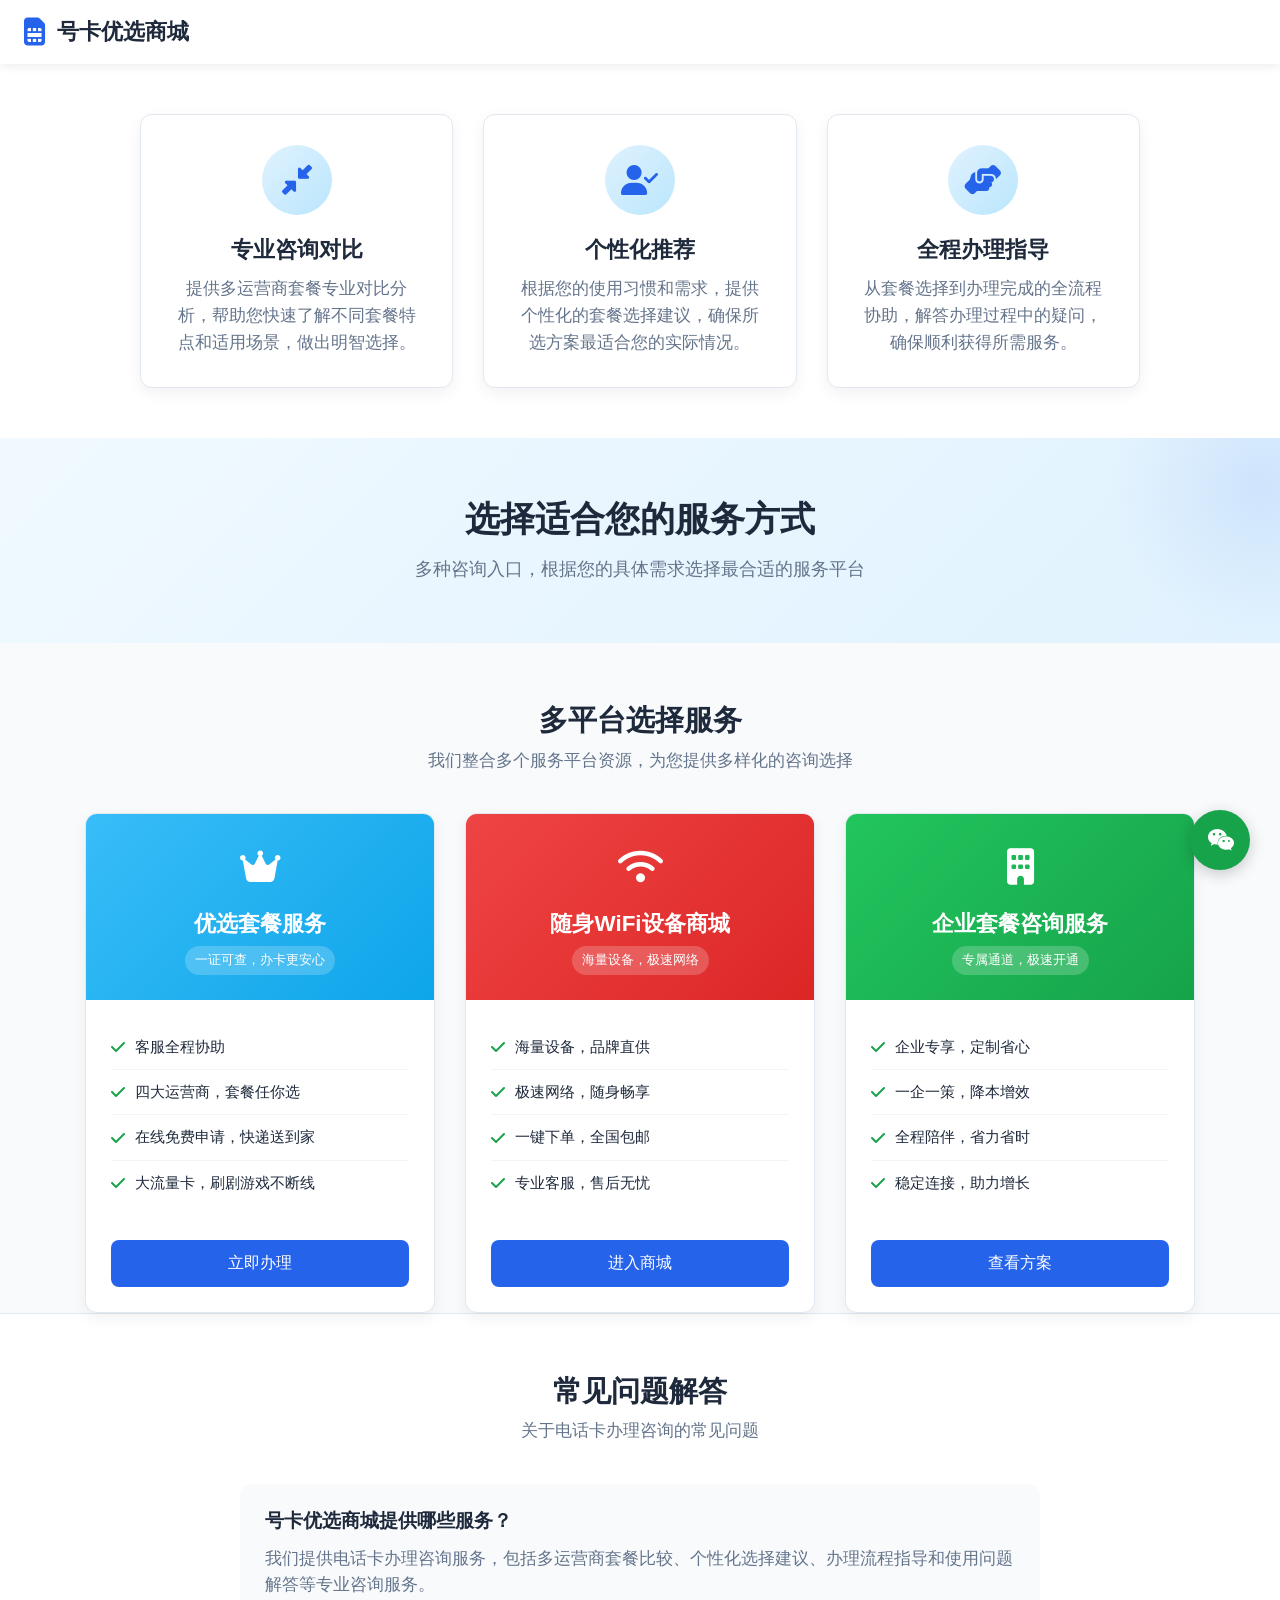
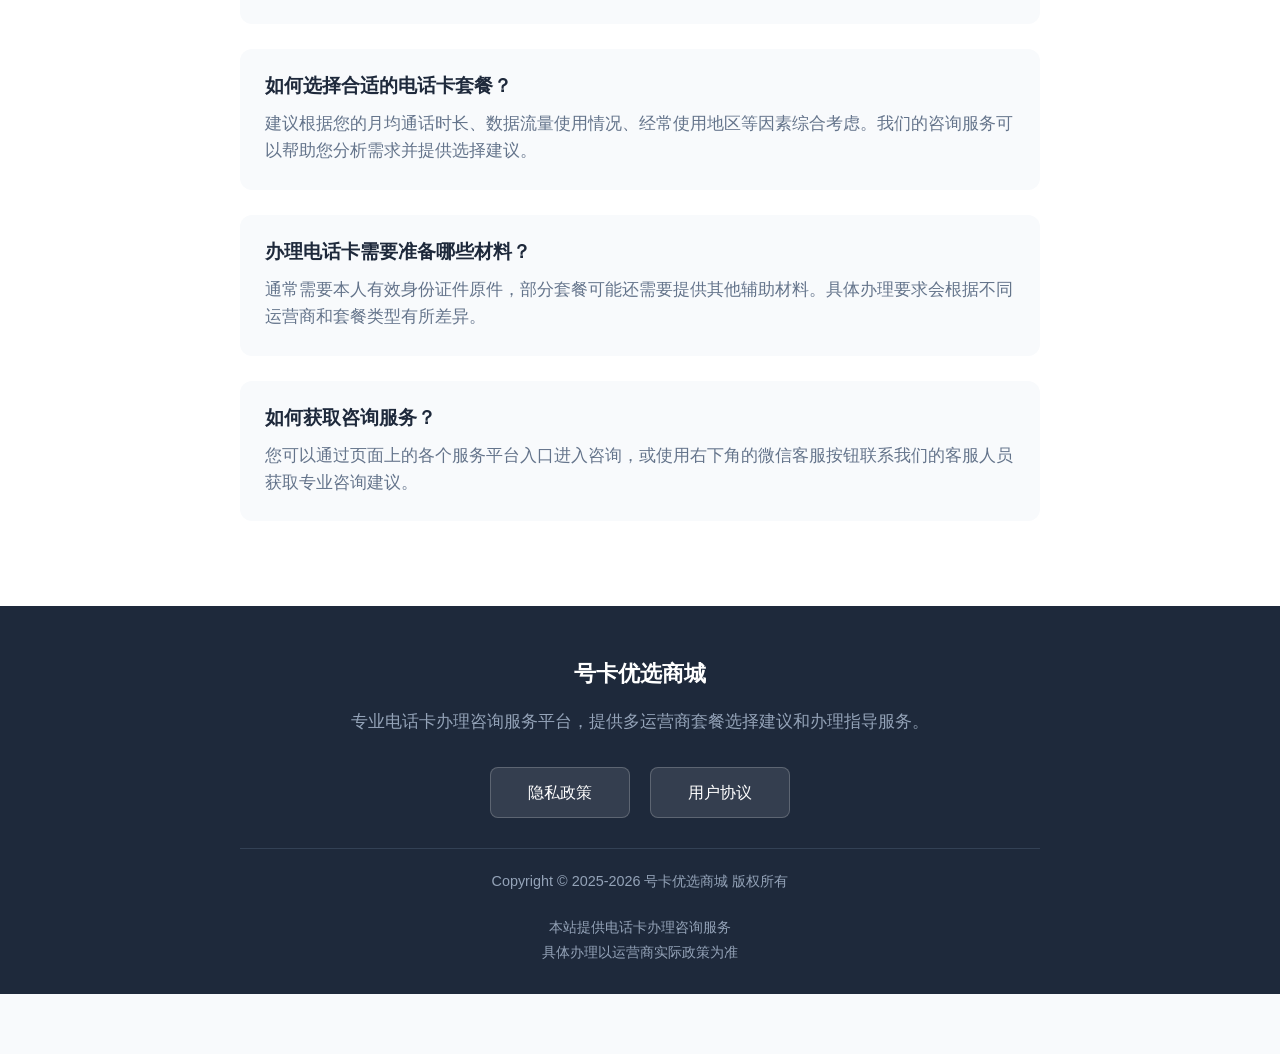
==== commit e7391419: "Update index.html" ====
--- a/index.html
+++ b/index.html
@@ -3,14 +3,27 @@
 <head>
     <meta charset="UTF-8">
     <meta name="viewport" content="width=device-width, initial-scale=1.0, maximum-scale=5.0, user-scalable=yes">
-    <!-- SEO优化：合规Meta描述 -->
-    <meta name="description" content="号卡优选商城 - 专业电话卡办理咨询服务平台，提供多运营商套餐选择建议、办理流程指导和个性化方案咨询，帮助用户选择合适的通信套餐。">
-    <!-- SEO优化：合规关键词 -->
-    <meta name="keywords" content="电话卡办理咨询,流量卡选择建议,手机套餐比较,运营商套餐分析,通信服务咨询,号卡优选商城">
-    <!-- SEO优化：作者信息 -->
+    <!-- SEO优化：合规Meta描述（已精简） -->
+    <meta name="description" content="号卡优选商城，专业电话卡办理咨询平台，提供多运营商套餐对比与选择建议。">
+    <!-- SEO优化：合规关键词（已精简） -->
+    <meta name="keywords" content="电话卡办理咨询,号卡优选商城">
     <meta name="author" content="号卡优选商城">
-    <!-- SEO优化：合规页面标题 -->
-    <title>号卡优选商城 | 专业电话卡办理咨询服务 - 多运营商套餐选择建议平台</title>
+    <!-- SEO优化：合规页面标题（已精简） -->
+    <title>号卡优选商城 | 多运营商套餐对比咨询</title>
+    
+    <!-- 百度站长平台验证 -->
+    <meta name="baidu-site-verification" content="codeva-TlqkfusQqO" />
+    
+    <!-- 规范化URL -->
+    <link rel="canonical" href="https://haoka.quanxin365.cn/">
+    
+    <!-- Open Graph 标签（用于QQ/微信分享卡片） -->
+    <meta property="og:title" content="号卡优选商城 | 多运营商套餐对比咨询">
+    <meta property="og:description" content="专业电话卡办理咨询平台，提供多运营商套餐对比与选择建议。">
+    <meta property="og:url" content="https://haoka.quanxin365.cn/">
+    <meta property="og:type" content="website">
+    <!-- 如果有分享图片，可添加以下标签 -->
+    <!-- <meta property="og:image" content="https://haoka.quanxin365.cn/images/og-image.jpg"> -->
     
     <!-- 性能优化：DNS预连接 -->
     <link rel="dns-prefetch" href="//cdnjs.cloudflare.com">
@@ -25,18 +38,18 @@
           crossorigin="anonymous" referrerpolicy="no-referrer">
     <link rel="stylesheet" href="css/style.css">
     
-    <!-- SEO优化：合规结构化数据 -->
+    <!-- SEO优化：合规结构化数据（全部改为 .cn） -->
     <script type="application/ld+json">
     {
         "@context": "https://schema.org",
         "@type": "Service",
         "name": "号卡优选商城",
         "description": "专业电话卡办理咨询服务，多运营商套餐比较和选择建议",
-        "url": "https://haoka.quanxin365.top",
+        "url": "https://haoka.quanxin365.cn",
         "provider": {
             "@type": "Organization",
             "name": "号卡优选商城",
-            "url": "https://haoka.quanxin365.top"
+            "url": "https://haoka.quanxin365.cn"
         },
         "areaServed": {
             "@type": "Country",
@@ -45,7 +58,7 @@
         "serviceType": "电信服务咨询",
         "availableChannel": {
             "@type": "ServiceChannel",
-            "serviceUrl": "https://haoka.quanxin365.top"
+            "serviceUrl": "https://haoka.quanxin365.cn"
         },
         "offers": {
             "@type": "Offer",
@@ -104,10 +117,10 @@
         "@type": "WebSite",
         "name": "号卡优选商城",
         "description": "专业电话卡办理咨询服务，多运营商套餐选择建议",
-        "url": "https://haoka.quanxin365.top",
+        "url": "https://haoka.quanxin365.cn",
         "potentialAction": {
             "@type": "SearchAction",
-            "target": "https://haoka.quanxin365.top/search?q={search_term_string}",
+            "target": "https://haoka.quanxin365.cn/search?q={search_term_string}",
             "query-input": "required name=search_term_string"
         }
     }
@@ -119,7 +132,7 @@
             <div class="header-content">
                 <div class="logo">
                     <i class="fas fa-sim-card" aria-hidden="true"></i>
-                    <h1>号卡优选商城</h1>
+                    <h1><a href="https://haoka.quanxin365.cn" style="text-decoration: none; color: inherit;">号卡优选商城</a></h1>
                 </div>
             </div>
         </div>
@@ -234,7 +247,7 @@
                 </div>
                 
                 <div class="copyright">
-                    <p>Copyright &copy; 2025 号卡优选商城 版权所有</p>
+                    <p>Copyright &copy; 2025-2026 号卡优选商城 版权所有</p>
                 </div>
                 
                 <div class="disclaimer">
@@ -261,7 +274,7 @@
             <div class="qrcode-section">
                 <div class="qrcode-container">
                     <img src="images/wechat-qrcode.jpg" 
-                         alt="客服微信二维码" 
+                         alt="号卡优选商城客服微信二维码" 
                          class="qrcode-image"
                          id="wechatQrcode"
                          onerror="this.onerror=null; this.src=''; this.style.display='none'; document.getElementById('qrcodeFallback').style.display='block';">
@@ -466,4 +479,4 @@
         </style>
     </noscript>
 </body>
-</html>+</html>
